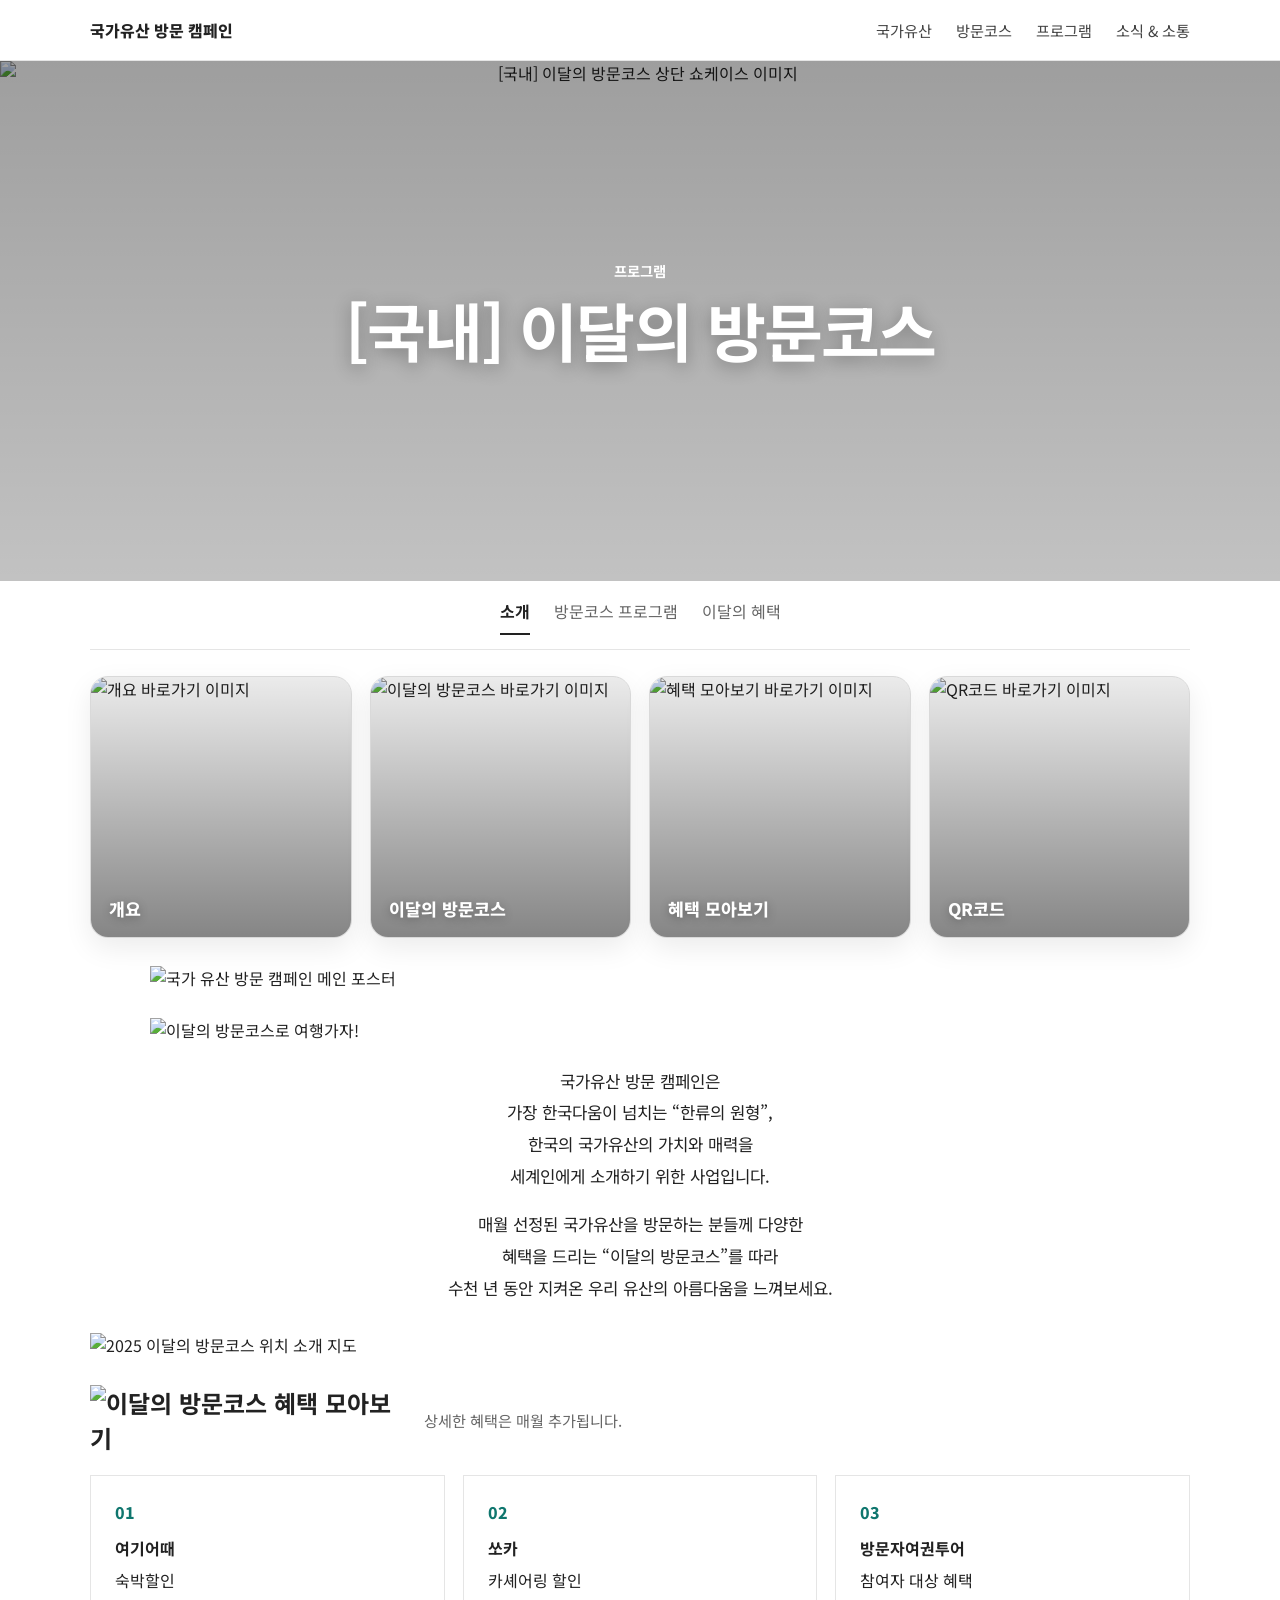
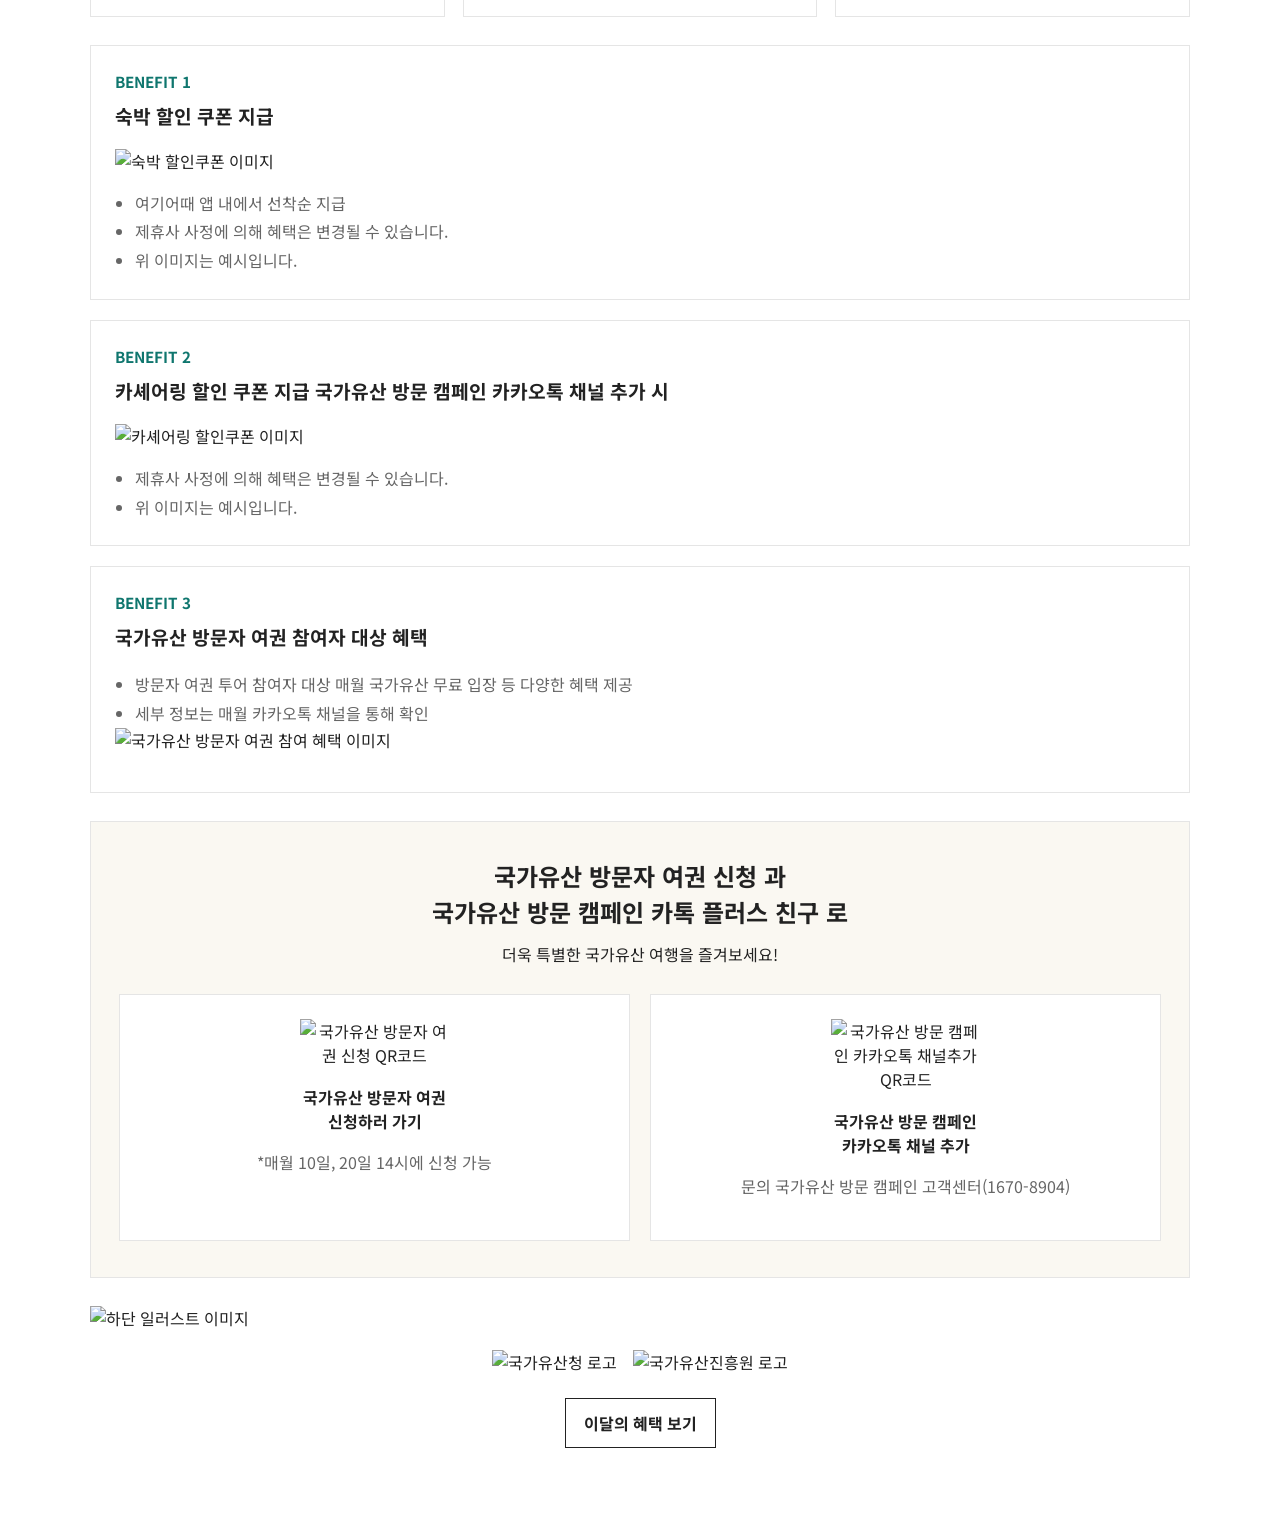
==== index.html @ e30cbe99 "Initial static page" ====
<!DOCTYPE html>
<html lang="ko">
<head>
  <meta charset="UTF-8">
  <meta name="viewport" content="width=device-width, initial-scale=1.0">
  <title>소개 - [국내] 이달의 방문코스</title>
  <link rel="preconnect" href="https://fonts.googleapis.com">
  <link rel="preconnect" href="https://fonts.gstatic.com" crossorigin>
  <link href="https://fonts.googleapis.com/css2?family=Noto+Sans+KR:wght@400;500;700;800&display=swap" rel="stylesheet">
  <link rel="stylesheet" href="./styles.css">
</head>
<body>
  <header class="site-header">
    <div class="inner">
      <div class="brand">국가유산 방문 캠페인</div>
      <nav class="top-nav">
        <a href="#">국가유산</a>
        <a href="#">방문코스</a>
        <a href="#">프로그램</a>
        <a href="#">소식 &amp; 소통</a>
      </nav>
    </div>
  </header>

  <main class="inner page">
    <section class="hero-banner">
      <img
        class="hero-banner-image"
        src="https://www.kh.or.kr/visit/common/getImg.do?key=menu&name=202504/1738727171166.jpg"
        alt="[국내] 이달의 방문코스 상단 쇼케이스 이미지"
      >
      <div class="hero-banner-overlay"></div>
      <div class="breadcrumb hero-breadcrumb">프로그램</div>
      <h1 class="page-title hero-title">[국내] 이달의 방문코스</h1>
    </section>

    <div class="tab-row">
      <a class="is-active" href="#">소개</a>
      <a href="#">방문코스 프로그램</a>
      <a href="#">이달의 혜택</a>
    </div>

    <nav class="quick-links" aria-label="페이지 바로가기">
      <a class="quick-card" href="#section-overview">
        <img
          class="quick-card-image"
          src="https://www.kh.or.kr/visit/resource/www/img/course_introduction_info_img1.png"
          alt="개요 바로가기 이미지"
        >
        <span class="quick-card-label">개요</span>
      </a>
      <a class="quick-card" href="#section-monthly">
        <img
          class="quick-card-image"
          src="https://www.kh.or.kr/visit/resource/www/img/course_introduction_map_img1.png"
          alt="이달의 방문코스 바로가기 이미지"
        >
        <span class="quick-card-label">이달의 방문코스</span>
      </a>
      <a class="quick-card" href="#section-benefits">
        <img
          class="quick-card-image"
          src="https://www.kh.or.kr/visit/resource/www/img/course_introduction_coupon_img1.png"
          alt="혜택 모아보기 바로가기 이미지"
        >
        <span class="quick-card-label">혜택 모아보기</span>
      </a>
      <a class="quick-card" href="#section-qr">
        <img
          class="quick-card-image"
          src="https://www.kh.or.kr/visit/resource/www/img/course_introduction_qr_img1.png"
          alt="QR코드 바로가기 이미지"
        >
        <span class="quick-card-label">QR코드</span>
      </a>
    </nav>

    <section id="section-overview" class="poster-block">
      <img
        class="content-image poster-large"
        src="https://www.kh.or.kr/visit/resource/www/img/course_introduction_info_img1.png"
        alt="국가 유산 방문 캠페인 메인 포스터"
      >
    </section>

    <section class="intro-copy">
      <img
        class="content-image title-banner"
        src="https://www.kh.or.kr/visit/resource/www/img/course_introduction_info_title.png"
        alt="이달의 방문코스로 여행가자!"
      >
      <p>국가유산 방문 캠페인은</p>
      <p>가장 한국다움이 넘치는 “한류의 원형”,</p>
      <p>한국의 국가유산의 가치와 매력을</p>
      <p>세계인에게 소개하기 위한 사업입니다.</p>
      <p class="spacer"></p>
      <p>매월 선정된 국가유산을 방문하는 분들께 다양한</p>
      <p>혜택을 드리는 “이달의 방문코스”를 따라</p>
      <p>수천 년 동안 지켜온 우리 유산의 아름다움을 느껴보세요.</p>
    </section>

    <section id="section-monthly" class="map-block">
      <img
        class="content-image map-image"
        src="https://www.kh.or.kr/visit/resource/www/img/course_introduction_map_img1.png"
        alt="2025 이달의 방문코스 위치 소개 지도"
      >
    </section>

    <section id="section-benefits" class="benefit-overview">
      <h2>
        <img
          class="content-image inline-banner"
          src="https://www.kh.or.kr/visit/resource/www/img/course_introduction_coupon_title.png"
          alt="이달의 방문코스 혜택 모아보기"
        >
        <small>상세한 혜택은 매월 추가됩니다.</small>
      </h2>
      <div class="overview-grid">
        <article>
          <span class="num">01</span>
          <strong>여기어때</strong>
          <p>숙박할인</p>
        </article>
        <article>
          <span class="num">02</span>
          <strong>쏘카</strong>
          <p>카셰어링 할인</p>
        </article>
        <article>
          <span class="num">03</span>
          <strong>방문자여권투어</strong>
          <p>참여자 대상 혜택</p>
        </article>
      </div>
    </section>

    <section class="benefit-detail">
      <article class="benefit-card">
        <h3>BENEFIT 1</h3>
        <h4>숙박 할인 쿠폰 지급</h4>
        <img
          class="content-image coupon-image"
          src="https://www.kh.or.kr/visit/resource/www/img/course_introduction_coupon_img1.png"
          alt="숙박 할인쿠폰 이미지"
        >
        <ul>
          <li>여기어때 앱 내에서 선착순 지급</li>
          <li>제휴사 사정에 의해 혜택은 변경될 수 있습니다.</li>
          <li>위 이미지는 예시입니다.</li>
        </ul>
      </article>

      <article class="benefit-card">
        <h3>BENEFIT 2</h3>
        <h4>카셰어링 할인 쿠폰 지급 국가유산 방문 캠페인 카카오톡 채널 추가 시</h4>
        <img
          class="content-image coupon-image"
          src="https://www.kh.or.kr/visit/resource/www/img/course_introduction_coupon_img2.png"
          alt="카셰어링 할인쿠폰 이미지"
        >
        <ul>
          <li>제휴사 사정에 의해 혜택은 변경될 수 있습니다.</li>
          <li>위 이미지는 예시입니다.</li>
        </ul>
      </article>

      <article class="benefit-card">
        <h3>BENEFIT 3</h3>
        <h4>국가유산 방문자 여권 참여자 대상 혜택</h4>
        <ul>
          <li>방문자 여권 투어 참여자 대상 매월 국가유산 무료 입장 등 다양한 혜택 제공</li>
          <li>세부 정보는 매월 카카오톡 채널을 통해 확인</li>
        </ul>
        <img
          class="content-image passport-image"
          src="https://www.kh.or.kr/visit/resource/www/img/course_introduction_coupon_img3.png"
          alt="국가유산 방문자 여권 참여 혜택 이미지"
        >
      </article>
    </section>

    <section id="section-qr" class="join-block">
      <h2>국가유산 방문자 여권 신청 과<br>국가유산 방문 캠페인 카톡 플러스 친구 로</h2>
      <p>더욱 특별한 국가유산 여행을 즐겨보세요!</p>
      <div class="join-grid">
        <article class="join-card">
          <img
            class="qr-image"
            src="https://www.kh.or.kr/visit/resource/www/img/course_introduction_qr_img1.png"
            alt="국가유산 방문자 여권 신청 QR코드"
          >
          <strong>국가유산 방문자 여권<br>신청하러 가기</strong>
          <p>*매월 10일, 20일 14시에 신청 가능</p>
        </article>
        <article class="join-card">
          <img
            class="qr-image"
            src="https://www.kh.or.kr/visit/resource/www/img/course_introduction_qr_img2.png"
            alt="국가유산 방문 캠페인 카카오톡 채널추가 QR코드"
          >
          <strong>국가유산 방문 캠페인<br>카카오톡 채널 추가</strong>
          <p>문의 국가유산 방문 캠페인 고객센터(1670-8904)</p>
        </article>
      </div>
    </section>

    <section class="footer-logos">
      <img
        class="content-image tree-image"
        src="https://www.kh.or.kr/visit/resource/www/img/course_introduction_f_icon1.png"
        alt="하단 일러스트 이미지"
      >
      <div class="logo-row">
        <img
          class="content-image footer-logo"
          src="https://www.kh.or.kr/visit/resource/www/img/course_introduction_f_icon2.png"
          alt="국가유산청 로고"
        >
        <img
          class="content-image footer-logo"
          src="https://www.kh.or.kr/visit/resource/www/img/course_introduction_f_icon3.png"
          alt="국가유산진흥원 로고"
        >
      </div>
      <a class="benefit-link" href="#">이달의 혜택 보기</a>
    </section>
  </main>
</body>
</html>
---- styles.css ----
:root {
  --bg: #fff;
  --text: #222;
  --muted: #666;
  --line: #e5e5e5;
  --accent: #0f766e;
}

* {
  box-sizing: border-box;
}

body {
  margin: 0;
  color: var(--text);
  font-family: "Noto Sans KR", sans-serif;
  background: var(--bg);
  scroll-behavior: smooth;
}

a {
  color: inherit;
  text-decoration: none;
}

.inner {
  width: min(1100px, calc(100% - 32px));
  margin: 0 auto;
}

.site-header {
  border-bottom: 1px solid var(--line);
  background: #fff;
}

.site-header .inner {
  display: flex;
  align-items: center;
  justify-content: space-between;
  gap: 20px;
  padding: 18px 0;
}

.brand {
  font-weight: 800;
}

.top-nav {
  display: flex;
  gap: 24px;
  color: #444;
  font-size: 0.95rem;
}

.page {
  padding: 0 0 80px;
}

.hero-banner {
  position: relative;
  overflow: hidden;
  display: flex;
  flex-direction: column;
  justify-content: center;
  align-items: center;
  min-height: clamp(360px, 42vw, 520px);
  margin-left: calc(50% - 50vw);
  margin-right: calc(50% - 50vw);
  padding: 40px 24px 56px;
  text-align: center;
}

.hero-banner-image,
.hero-banner-overlay {
  position: absolute;
  inset: 0;
}

.hero-banner-image {
  width: 100%;
  height: 100%;
  object-fit: cover;
}

.hero-banner-overlay {
  background: linear-gradient(rgba(0, 0, 0, 0.38), rgba(0, 0, 0, 0.24));
}

.breadcrumb {
  color: var(--muted);
  font-size: 0.95rem;
}

.hero-breadcrumb,
.hero-title {
  color: #fff;
}

.hero-breadcrumb,
.hero-title {
  position: relative;
  z-index: 1;
}

.hero-breadcrumb {
  margin-bottom: 12px;
  font-size: 0.9rem;
  font-weight: 700;
}

.page-title {
  margin: 10px 0 0;
  font-size: 2rem;
}

.hero-title {
  margin: 0;
  font-size: clamp(2.2rem, 5vw, 4.25rem);
  line-height: 1.15;
  letter-spacing: -0.03em;
  text-shadow: 0 4px 18px rgba(0, 0, 0, 0.32);
}

.tab-row {
  display: flex;
  justify-content: center;
  gap: 24px;
  padding: 18px 0 14px;
  border-bottom: 1px solid var(--line);
}

.tab-row a {
  padding-bottom: 10px;
  color: var(--muted);
}

.tab-row .is-active {
  color: var(--text);
  font-weight: 700;
  border-bottom: 2px solid var(--text);
}

.quick-links {
  display: grid;
  grid-template-columns: repeat(4, minmax(0, 1fr));
  gap: 18px;
  margin-top: 26px;
}

.quick-card {
  position: relative;
  display: block;
  aspect-ratio: 1 / 1;
  overflow: hidden;
  border: 1px solid #d9d9d9;
  border-radius: 18px;
  background: #fff;
  box-shadow: 0 10px 28px rgba(0, 0, 0, 0.08);
  transition: transform 0.2s ease, box-shadow 0.2s ease, border-color 0.2s ease;
}

.quick-card:hover {
  transform: translateY(-4px);
  border-color: #bfcfc9;
  box-shadow: 0 18px 38px rgba(0, 0, 0, 0.12);
}

.quick-card::after {
  position: absolute;
  inset: 0;
  background: linear-gradient(180deg, rgba(0, 0, 0, 0.08), rgba(0, 0, 0, 0.48));
  content: "";
}

.quick-card-image {
  display: block;
  width: 100%;
  height: 100%;
  object-fit: cover;
}

.quick-card-label {
  position: absolute;
  left: 18px;
  right: 18px;
  bottom: 16px;
  z-index: 1;
  color: #fff;
  font-size: 1.08rem;
  font-weight: 800;
  line-height: 1.3;
  text-shadow: 0 2px 10px rgba(0, 0, 0, 0.3);
}

.poster-block,
.map-block,
.benefit-overview,
.benefit-detail,
.join-block,
.footer-logos,
.intro-copy {
  margin-top: 28px;
}

.content-image {
  display: block;
  max-width: 100%;
}

.poster-large,
.title-banner {
  width: 100%;
  max-width: 980px;
  margin: 0 auto;
}

.title-banner {
  margin-bottom: 24px;
}

.intro-copy p {
  margin: 0;
  line-height: 1.9;
  text-align: center;
  font-size: 1.05rem;
}

.intro-copy .spacer {
  height: 16px;
}

.map-image {
  width: 100%;
}

.benefit-overview h2 {
  display: flex;
  align-items: center;
  gap: 14px;
  flex-wrap: wrap;
  margin: 0 0 20px;
}

.inline-banner {
  width: 320px;
}

.benefit-overview small {
  color: var(--muted);
  font-size: 0.95rem;
  font-weight: 400;
}

.overview-grid {
  display: grid;
  grid-template-columns: repeat(3, 1fr);
  gap: 18px;
}

.overview-grid article,
.benefit-card,
.join-card {
  padding: 24px;
  border: 1px solid var(--line);
  background: #fff;
}

.num {
  display: inline-block;
  margin-bottom: 12px;
  color: var(--accent);
  font-weight: 800;
}

.overview-grid strong,
.benefit-card h4,
.join-card strong {
  display: block;
}

.overview-grid p {
  margin: 8px 0 0;
}

.benefit-detail {
  display: grid;
  gap: 20px;
}

.benefit-card h3 {
  margin: 0 0 10px;
  color: var(--accent);
  font-size: 0.95rem;
}

.benefit-card h4 {
  margin: 0 0 18px;
  font-size: 1.2rem;
  line-height: 1.5;
}

.coupon-image,
.passport-image {
  width: auto;
  max-width: 100%;
  margin-bottom: 16px;
}

.benefit-card ul {
  margin: 0;
  padding-left: 20px;
  color: var(--muted);
  line-height: 1.8;
}

.join-block {
  padding: 36px 28px;
  background: #faf8f2;
  border: 1px solid var(--line);
}

.join-block h2 {
  margin: 0;
  text-align: center;
  line-height: 1.5;
}

.join-block > p {
  margin: 12px 0 0;
  text-align: center;
}

.join-grid {
  display: grid;
  grid-template-columns: repeat(2, 1fr);
  gap: 20px;
  margin-top: 28px;
}

.join-card {
  text-align: center;
}

.qr-image {
  display: block;
  width: 150px;
  max-width: 100%;
  margin: 0 auto 18px;
}

.join-card p {
  color: var(--muted);
  line-height: 1.7;
}

.tree-image {
  width: auto;
  max-width: 100%;
  margin: 0 auto;
}

.logo-row {
  display: flex;
  justify-content: center;
  gap: 16px;
  margin-top: 20px;
}

.footer-logo {
  width: auto;
  max-height: 56px;
}

.benefit-link {
  display: block;
  width: fit-content;
  margin: 24px auto 0;
  padding: 12px 18px;
  border: 1px solid #222;
  font-weight: 700;
}

@media (max-width: 768px) {
  .top-nav,
  .tab-row,
  .quick-links,
  .overview-grid,
  .join-grid {
    display: grid;
    grid-template-columns: 1fr;
  }

  .site-header .inner {
    align-items: flex-start;
    flex-direction: column;
  }

  .hero-banner {
    min-height: 280px;
    padding: 28px 18px 36px;
  }
}
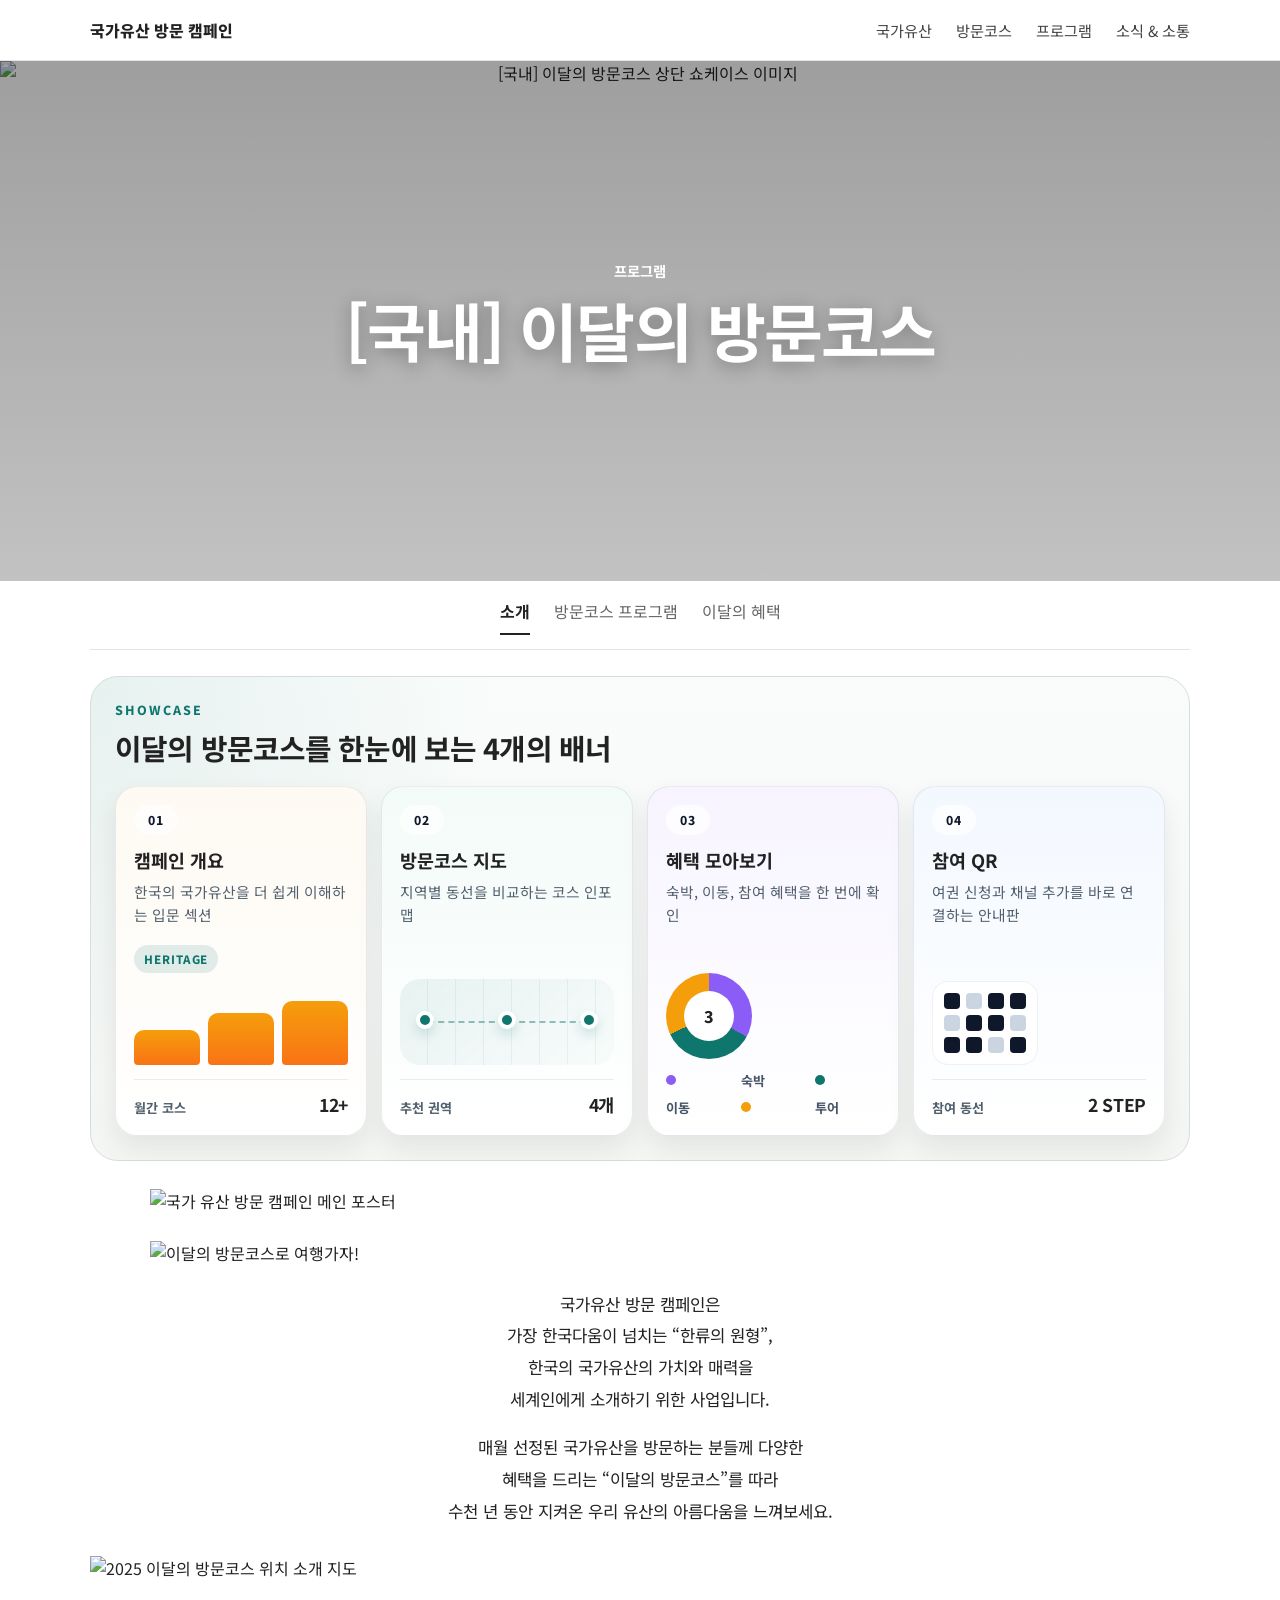
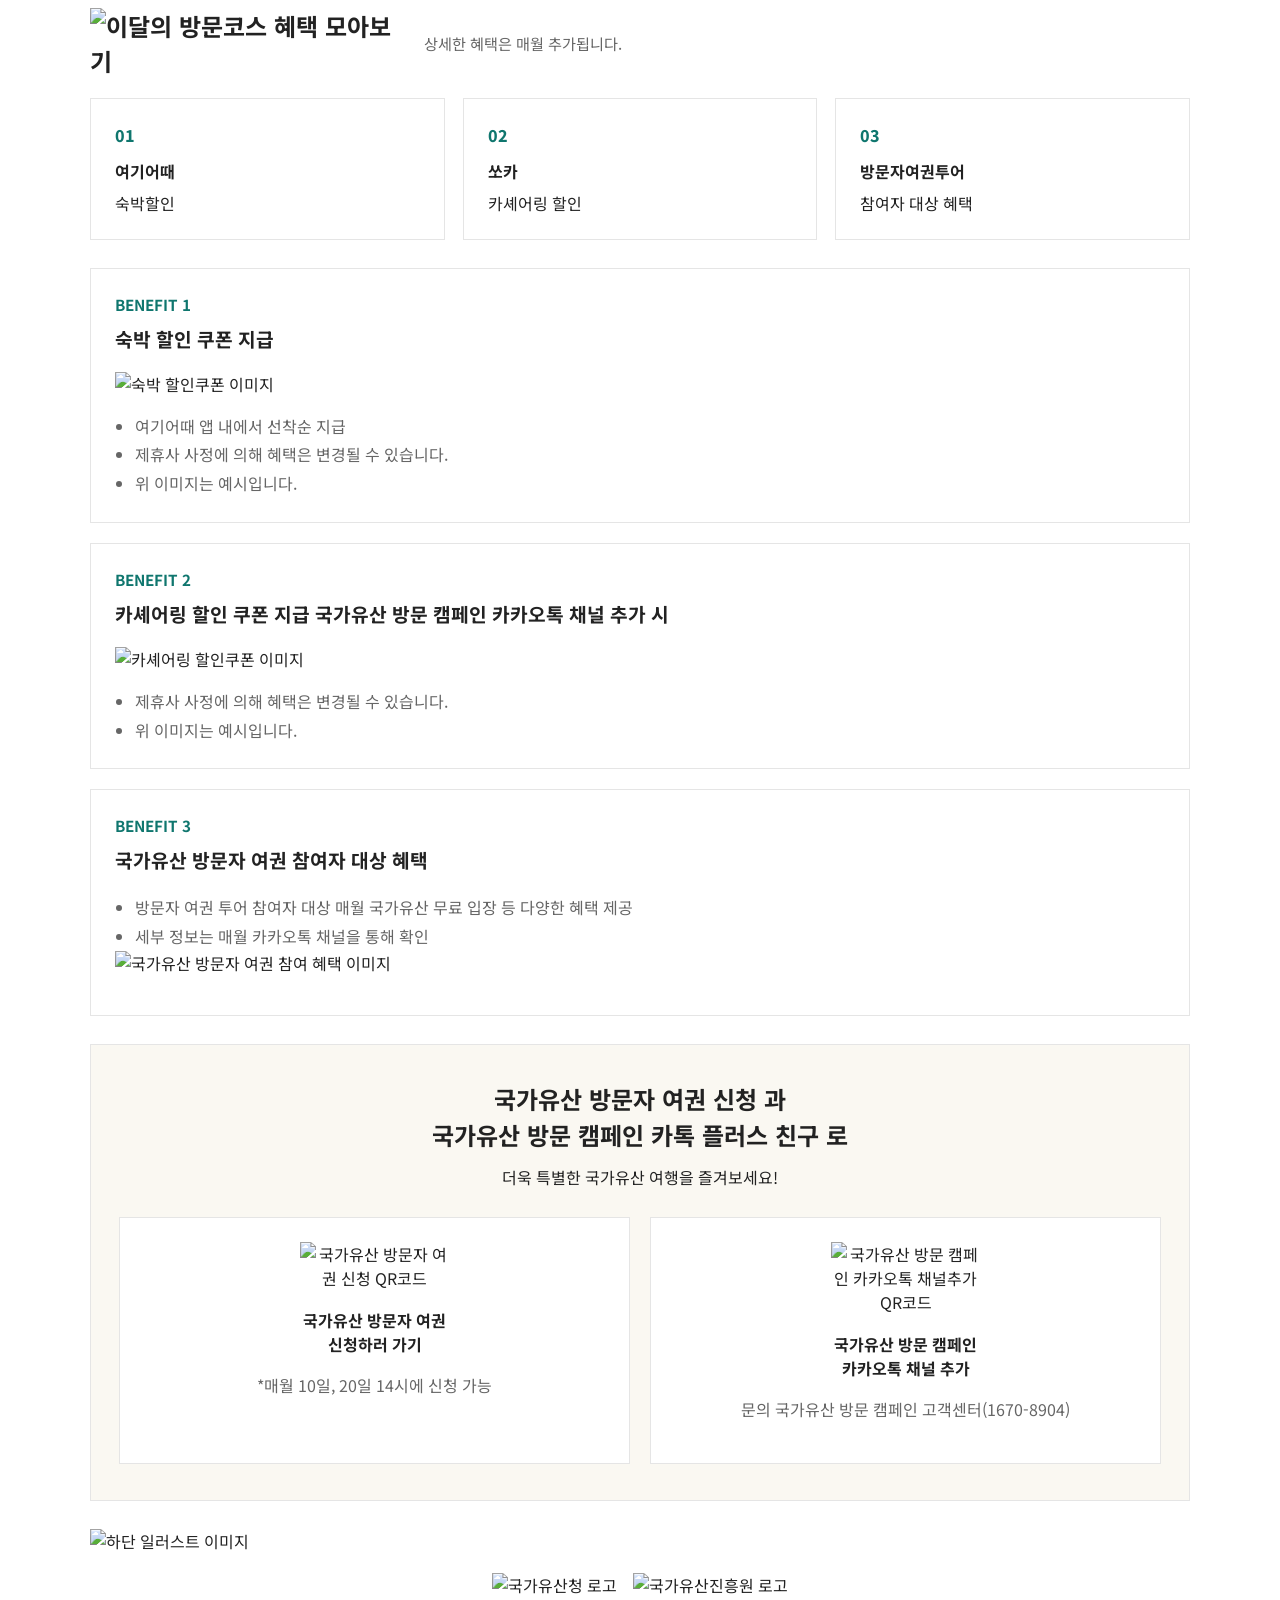
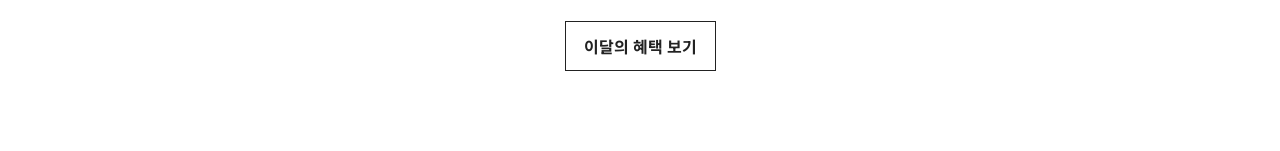
==== commit 0eba4d17: "Refine showcase banners as infographics" ====
--- a/index.html
+++ b/index.html
@@ -40,40 +40,78 @@
       <a href="#">이달의 혜택</a>
     </div>
 
-    <nav class="quick-links" aria-label="페이지 바로가기">
-      <a class="quick-card" href="#section-overview">
-        <img
-          class="quick-card-image"
-          src="https://www.kh.or.kr/visit/resource/www/img/course_introduction_info_img1.png"
-          alt="개요 바로가기 이미지"
-        >
-        <span class="quick-card-label">개요</span>
-      </a>
-      <a class="quick-card" href="#section-monthly">
-        <img
-          class="quick-card-image"
-          src="https://www.kh.or.kr/visit/resource/www/img/course_introduction_map_img1.png"
-          alt="이달의 방문코스 바로가기 이미지"
-        >
-        <span class="quick-card-label">이달의 방문코스</span>
-      </a>
-      <a class="quick-card" href="#section-benefits">
-        <img
-          class="quick-card-image"
-          src="https://www.kh.or.kr/visit/resource/www/img/course_introduction_coupon_img1.png"
-          alt="혜택 모아보기 바로가기 이미지"
-        >
-        <span class="quick-card-label">혜택 모아보기</span>
-      </a>
-      <a class="quick-card" href="#section-qr">
-        <img
-          class="quick-card-image"
-          src="https://www.kh.or.kr/visit/resource/www/img/course_introduction_qr_img1.png"
-          alt="QR코드 바로가기 이미지"
-        >
-        <span class="quick-card-label">QR코드</span>
-      </a>
-    </nav>
+    <section class="showcase-panel" aria-labelledby="showcase-title">
+      <div class="showcase-heading">
+        <p class="showcase-kicker">SHOWCASE</p>
+        <h2 id="showcase-title">이달의 방문코스를 한눈에 보는 4개의 배너</h2>
+      </div>
+      <nav class="quick-links" aria-label="페이지 바로가기">
+        <a class="quick-card quick-card-overview" href="#section-overview">
+          <span class="quick-card-step">01</span>
+          <strong class="quick-card-title">캠페인 개요</strong>
+          <p class="quick-card-copy">한국의 국가유산을 더 쉽게 이해하는 입문 섹션</p>
+          <div class="quick-card-graphic" aria-hidden="true">
+            <span class="metric-pill">HERITAGE</span>
+            <div class="bar-chart">
+              <span style="height: 44%"></span>
+              <span style="height: 66%"></span>
+              <span style="height: 82%"></span>
+            </div>
+            <div class="stat-row">
+              <b>월간 코스</b>
+              <strong>12+</strong>
+            </div>
+          </div>
+        </a>
+        <a class="quick-card quick-card-monthly" href="#section-monthly">
+          <span class="quick-card-step">02</span>
+          <strong class="quick-card-title">방문코스 지도</strong>
+          <p class="quick-card-copy">지역별 동선을 비교하는 코스 인포맵</p>
+          <div class="quick-card-graphic" aria-hidden="true">
+            <div class="route-map">
+              <span></span>
+              <span></span>
+              <span></span>
+            </div>
+            <div class="stat-row">
+              <b>추천 권역</b>
+              <strong>4개</strong>
+            </div>
+          </div>
+        </a>
+        <a class="quick-card quick-card-benefits" href="#section-benefits">
+          <span class="quick-card-step">03</span>
+          <strong class="quick-card-title">혜택 모아보기</strong>
+          <p class="quick-card-copy">숙박, 이동, 참여 혜택을 한 번에 확인</p>
+          <div class="quick-card-graphic" aria-hidden="true">
+            <div class="donut-chart">
+              <span>3</span>
+            </div>
+            <div class="legend-row">
+              <i></i><b>숙박</b>
+              <i></i><b>이동</b>
+              <i></i><b>투어</b>
+            </div>
+          </div>
+        </a>
+        <a class="quick-card quick-card-qr" href="#section-qr">
+          <span class="quick-card-step">04</span>
+          <strong class="quick-card-title">참여 QR</strong>
+          <p class="quick-card-copy">여권 신청과 채널 추가를 바로 연결하는 안내판</p>
+          <div class="quick-card-graphic" aria-hidden="true">
+            <div class="qr-grid">
+              <span></span><span></span><span></span><span></span>
+              <span></span><span></span><span></span><span></span>
+              <span></span><span></span><span></span><span></span>
+            </div>
+            <div class="stat-row">
+              <b>참여 동선</b>
+              <strong>2 STEP</strong>
+            </div>
+          </div>
+        </a>
+      </nav>
+    </section>
 
     <section id="section-overview" class="poster-block">
       <img
--- a/styles.css
+++ b/styles.css
@@ -140,56 +140,262 @@
   border-bottom: 2px solid var(--text);
 }
 
+.showcase-panel {
+  margin-top: 26px;
+  padding: 24px;
+  border: 1px solid #d7ddd9;
+  border-radius: 28px;
+  background:
+    radial-gradient(circle at top left, rgba(15, 118, 110, 0.08), transparent 34%),
+    linear-gradient(180deg, #f9fcfb, #f4f6f3);
+}
+
+.showcase-heading {
+  margin-bottom: 18px;
+}
+
+.showcase-kicker {
+  margin: 0 0 8px;
+  color: var(--accent);
+  font-size: 0.78rem;
+  font-weight: 800;
+  letter-spacing: 0.16em;
+}
+
+.showcase-heading h2 {
+  margin: 0;
+  font-size: clamp(1.3rem, 2.4vw, 1.8rem);
+  letter-spacing: -0.03em;
+}
+
 .quick-links {
   display: grid;
   grid-template-columns: repeat(4, minmax(0, 1fr));
-  gap: 18px;
-  margin-top: 26px;
+  gap: 14px;
 }
 
 .quick-card {
   position: relative;
-  display: block;
-  aspect-ratio: 1 / 1;
+  display: flex;
+  flex-direction: column;
+  min-height: 236px;
+  padding: 18px;
   overflow: hidden;
-  border: 1px solid #d9d9d9;
-  border-radius: 18px;
-  background: #fff;
-  box-shadow: 0 10px 28px rgba(0, 0, 0, 0.08);
+  border: 1px solid rgba(17, 24, 39, 0.08);
+  border-radius: 22px;
+  box-shadow: 0 12px 26px rgba(20, 28, 35, 0.08);
   transition: transform 0.2s ease, box-shadow 0.2s ease, border-color 0.2s ease;
 }
 
 .quick-card:hover {
   transform: translateY(-4px);
-  border-color: #bfcfc9;
-  box-shadow: 0 18px 38px rgba(0, 0, 0, 0.12);
-}
-
-.quick-card::after {
-  position: absolute;
-  inset: 0;
-  background: linear-gradient(180deg, rgba(0, 0, 0, 0.08), rgba(0, 0, 0, 0.48));
-  content: "";
-}
-
-.quick-card-image {
+  border-color: rgba(15, 118, 110, 0.26);
+  box-shadow: 0 18px 38px rgba(20, 28, 35, 0.14);
+}
+
+.quick-card-overview {
+  background: linear-gradient(180deg, #fefaf3, #fff);
+}
+
+.quick-card-monthly {
+  background: linear-gradient(180deg, #f3fbf9, #fff);
+}
+
+.quick-card-benefits {
+  background: linear-gradient(180deg, #f7f4ff, #fff);
+}
+
+.quick-card-qr {
+  background: linear-gradient(180deg, #f3f8ff, #fff);
+}
+
+.quick-card-step {
+  display: inline-flex;
+  align-items: center;
+  justify-content: center;
+  width: fit-content;
+  min-width: 44px;
+  padding: 6px 10px;
+  border-radius: 999px;
+  background: rgba(255, 255, 255, 0.72);
+  color: #0f172a;
+  font-size: 0.76rem;
+  font-weight: 800;
+  letter-spacing: 0.08em;
+}
+
+.quick-card-title {
   display: block;
-  width: 100%;
-  height: 100%;
-  object-fit: cover;
-}
-
-.quick-card-label {
+  margin-top: 14px;
+  font-size: 1.15rem;
+  line-height: 1.3;
+}
+
+.quick-card-copy {
+  margin: 8px 0 0;
+  color: #52606d;
+  font-size: 0.92rem;
+  line-height: 1.55;
+}
+
+.quick-card-graphic {
+  margin-top: auto;
+  padding-top: 18px;
+}
+
+.metric-pill {
+  display: inline-flex;
+  padding: 6px 10px;
+  border-radius: 999px;
+  background: rgba(15, 118, 110, 0.12);
+  color: var(--accent);
+  font-size: 0.72rem;
+  font-weight: 800;
+  letter-spacing: 0.08em;
+}
+
+.bar-chart {
+  display: flex;
+  align-items: end;
+  gap: 8px;
+  height: 78px;
+  margin-top: 14px;
+}
+
+.bar-chart span {
+  flex: 1;
+  border-radius: 10px 10px 4px 4px;
+  background: linear-gradient(180deg, #f59e0b, #f97316);
+}
+
+.route-map {
+  position: relative;
+  height: 86px;
+  border-radius: 20px;
+  background:
+    linear-gradient(135deg, rgba(15, 118, 110, 0.08), rgba(15, 118, 110, 0.02)),
+    repeating-linear-gradient(90deg, transparent 0 27px, rgba(15, 118, 110, 0.08) 27px 28px);
+}
+
+.route-map::before {
   position: absolute;
   left: 18px;
   right: 18px;
-  bottom: 16px;
-  z-index: 1;
-  color: #fff;
-  font-size: 1.08rem;
+  top: 42px;
+  height: 2px;
+  border-top: 2px dashed rgba(15, 118, 110, 0.45);
+  content: "";
+}
+
+.route-map span {
+  position: absolute;
+  top: 32px;
+  width: 18px;
+  height: 18px;
+  border: 4px solid #fff;
+  border-radius: 50%;
+  background: #0f766e;
+  box-shadow: 0 6px 12px rgba(15, 118, 110, 0.18);
+}
+
+.route-map span:nth-child(1) {
+  left: 16px;
+}
+
+.route-map span:nth-child(2) {
+  left: calc(50% - 9px);
+}
+
+.route-map span:nth-child(3) {
+  right: 16px;
+}
+
+.donut-chart {
+  display: grid;
+  place-items: center;
+  width: 86px;
+  height: 86px;
+  margin-bottom: 12px;
+  border-radius: 50%;
+  background: conic-gradient(#8b5cf6 0 33%, #0f766e 33% 68%, #f59e0b 68% 100%);
+}
+
+.donut-chart span {
+  display: grid;
+  place-items: center;
+  width: 50px;
+  height: 50px;
+  border-radius: 50%;
+  background: #fff;
   font-weight: 800;
-  line-height: 1.3;
-  text-shadow: 0 2px 10px rgba(0, 0, 0, 0.3);
+}
+
+.legend-row {
+  display: grid;
+  grid-template-columns: repeat(3, auto);
+  gap: 8px 10px;
+  align-items: center;
+  color: #475467;
+  font-size: 0.82rem;
+}
+
+.legend-row i {
+  width: 10px;
+  height: 10px;
+  border-radius: 50%;
+  background: #8b5cf6;
+}
+
+.legend-row i:nth-of-type(2) {
+  background: #0f766e;
+}
+
+.legend-row i:nth-of-type(3) {
+  background: #f59e0b;
+}
+
+.qr-grid {
+  display: grid;
+  grid-template-columns: repeat(4, 16px);
+  gap: 6px;
+  width: fit-content;
+  padding: 12px;
+  border-radius: 16px;
+  background: #fff;
+  box-shadow: inset 0 0 0 1px rgba(15, 23, 42, 0.06);
+}
+
+.qr-grid span {
+  width: 16px;
+  height: 16px;
+  border-radius: 4px;
+  background: #0f172a;
+}
+
+.qr-grid span:nth-child(2),
+.qr-grid span:nth-child(5),
+.qr-grid span:nth-child(8),
+.qr-grid span:nth-child(11) {
+  background: #cbd5e1;
+}
+
+.stat-row {
+  display: flex;
+  align-items: end;
+  justify-content: space-between;
+  margin-top: 14px;
+  padding-top: 12px;
+  border-top: 1px solid rgba(15, 23, 42, 0.08);
+}
+
+.stat-row b {
+  color: #52606d;
+  font-size: 0.82rem;
+}
+
+.stat-row strong {
+  font-size: 1.1rem;
+  letter-spacing: -0.02em;
 }
 
 .poster-block,
@@ -383,9 +589,9 @@
 @media (max-width: 768px) {
   .top-nav,
   .tab-row,
-  .quick-links,
   .overview-grid,
-  .join-grid {
+  .join-grid,
+  .quick-links {
     display: grid;
     grid-template-columns: 1fr;
   }
@@ -399,4 +605,13 @@
     min-height: 280px;
     padding: 28px 18px 36px;
   }
-}
+
+  .showcase-panel {
+    padding: 20px;
+    border-radius: 22px;
+  }
+
+  .quick-card {
+    min-height: 210px;
+  }
+}
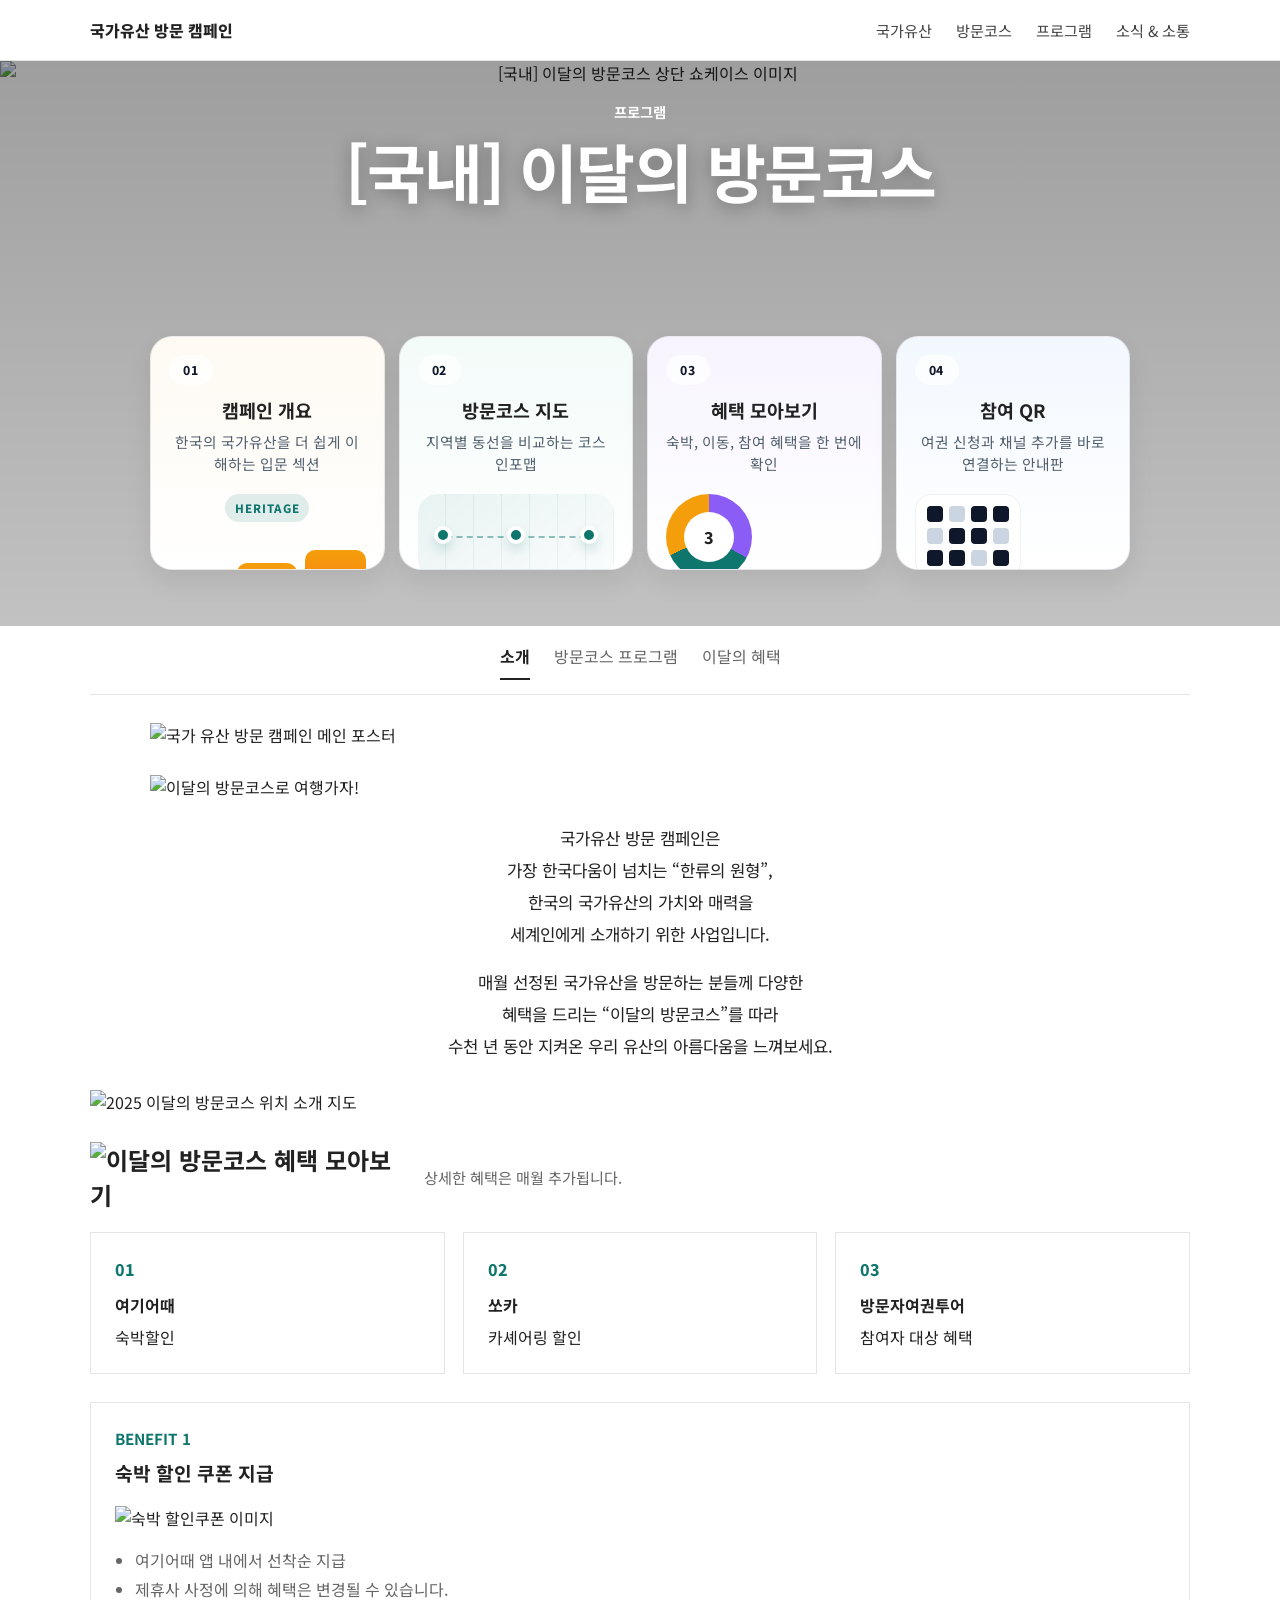
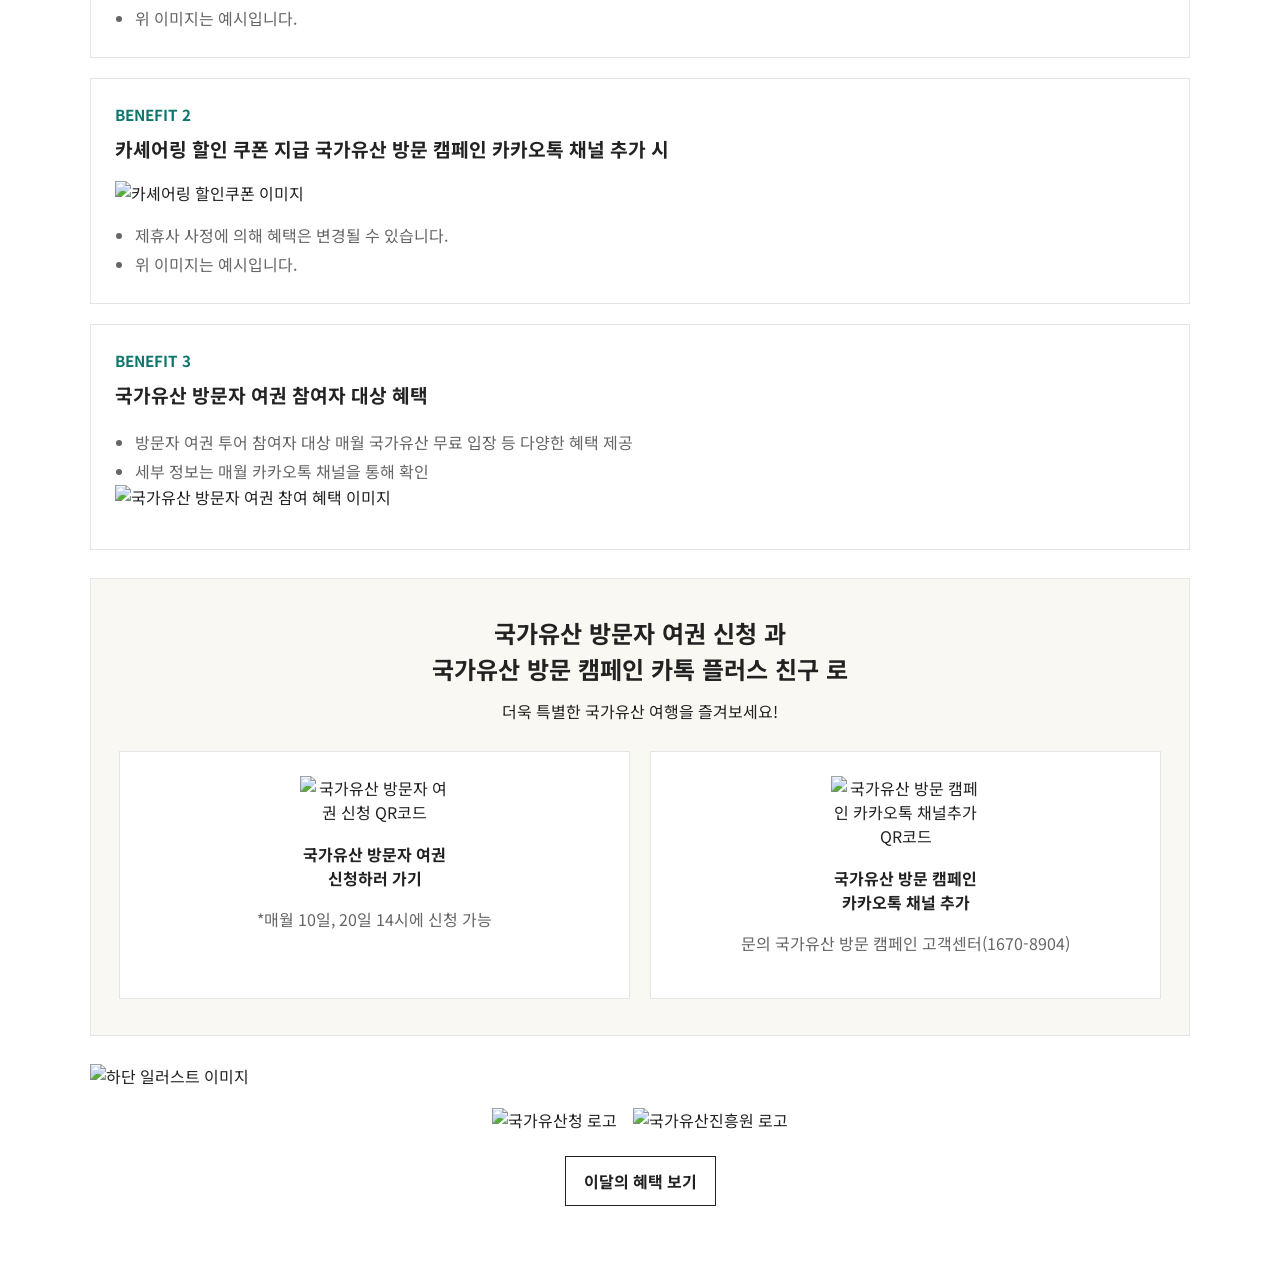
==== commit 675ffefa: "Adjust hero showcase card position" ====
--- a/index.html
+++ b/index.html
@@ -32,6 +32,72 @@
       <div class="hero-banner-overlay"></div>
       <div class="breadcrumb hero-breadcrumb">프로그램</div>
       <h1 class="page-title hero-title">[국내] 이달의 방문코스</h1>
+      <nav class="quick-links hero-quick-links" aria-label="페이지 바로가기">
+        <a class="quick-card quick-card-overview" href="#section-overview">
+          <span class="quick-card-step">01</span>
+          <strong class="quick-card-title">캠페인 개요</strong>
+          <p class="quick-card-copy">한국의 국가유산을 더 쉽게 이해하는 입문 섹션</p>
+          <div class="quick-card-graphic" aria-hidden="true">
+            <span class="metric-pill">HERITAGE</span>
+            <div class="bar-chart">
+              <span style="height: 44%"></span>
+              <span style="height: 66%"></span>
+              <span style="height: 82%"></span>
+            </div>
+            <div class="stat-row">
+              <b>월간 코스</b>
+              <strong>12+</strong>
+            </div>
+          </div>
+        </a>
+        <a class="quick-card quick-card-monthly" href="#section-monthly">
+          <span class="quick-card-step">02</span>
+          <strong class="quick-card-title">방문코스 지도</strong>
+          <p class="quick-card-copy">지역별 동선을 비교하는 코스 인포맵</p>
+          <div class="quick-card-graphic" aria-hidden="true">
+            <div class="route-map">
+              <span></span>
+              <span></span>
+              <span></span>
+            </div>
+            <div class="stat-row">
+              <b>추천 권역</b>
+              <strong>4개</strong>
+            </div>
+          </div>
+        </a>
+        <a class="quick-card quick-card-benefits" href="#section-benefits">
+          <span class="quick-card-step">03</span>
+          <strong class="quick-card-title">혜택 모아보기</strong>
+          <p class="quick-card-copy">숙박, 이동, 참여 혜택을 한 번에 확인</p>
+          <div class="quick-card-graphic" aria-hidden="true">
+            <div class="donut-chart">
+              <span>3</span>
+            </div>
+            <div class="legend-row">
+              <i></i><b>숙박</b>
+              <i></i><b>이동</b>
+              <i></i><b>투어</b>
+            </div>
+          </div>
+        </a>
+        <a class="quick-card quick-card-qr" href="#section-qr">
+          <span class="quick-card-step">04</span>
+          <strong class="quick-card-title">참여 QR</strong>
+          <p class="quick-card-copy">여권 신청과 채널 추가를 바로 연결하는 안내판</p>
+          <div class="quick-card-graphic" aria-hidden="true">
+            <div class="qr-grid">
+              <span></span><span></span><span></span><span></span>
+              <span></span><span></span><span></span><span></span>
+              <span></span><span></span><span></span><span></span>
+            </div>
+            <div class="stat-row">
+              <b>참여 동선</b>
+              <strong>2 STEP</strong>
+            </div>
+          </div>
+        </a>
+      </nav>
     </section>
 
     <div class="tab-row">
@@ -39,79 +105,6 @@
       <a href="#">방문코스 프로그램</a>
       <a href="#">이달의 혜택</a>
     </div>
-
-    <section class="showcase-panel" aria-labelledby="showcase-title">
-      <div class="showcase-heading">
-        <p class="showcase-kicker">SHOWCASE</p>
-        <h2 id="showcase-title">이달의 방문코스를 한눈에 보는 4개의 배너</h2>
-      </div>
-      <nav class="quick-links" aria-label="페이지 바로가기">
-        <a class="quick-card quick-card-overview" href="#section-overview">
-          <span class="quick-card-step">01</span>
-          <strong class="quick-card-title">캠페인 개요</strong>
-          <p class="quick-card-copy">한국의 국가유산을 더 쉽게 이해하는 입문 섹션</p>
-          <div class="quick-card-graphic" aria-hidden="true">
-            <span class="metric-pill">HERITAGE</span>
-            <div class="bar-chart">
-              <span style="height: 44%"></span>
-              <span style="height: 66%"></span>
-              <span style="height: 82%"></span>
-            </div>
-            <div class="stat-row">
-              <b>월간 코스</b>
-              <strong>12+</strong>
-            </div>
-          </div>
-        </a>
-        <a class="quick-card quick-card-monthly" href="#section-monthly">
-          <span class="quick-card-step">02</span>
-          <strong class="quick-card-title">방문코스 지도</strong>
-          <p class="quick-card-copy">지역별 동선을 비교하는 코스 인포맵</p>
-          <div class="quick-card-graphic" aria-hidden="true">
-            <div class="route-map">
-              <span></span>
-              <span></span>
-              <span></span>
-            </div>
-            <div class="stat-row">
-              <b>추천 권역</b>
-              <strong>4개</strong>
-            </div>
-          </div>
-        </a>
-        <a class="quick-card quick-card-benefits" href="#section-benefits">
-          <span class="quick-card-step">03</span>
-          <strong class="quick-card-title">혜택 모아보기</strong>
-          <p class="quick-card-copy">숙박, 이동, 참여 혜택을 한 번에 확인</p>
-          <div class="quick-card-graphic" aria-hidden="true">
-            <div class="donut-chart">
-              <span>3</span>
-            </div>
-            <div class="legend-row">
-              <i></i><b>숙박</b>
-              <i></i><b>이동</b>
-              <i></i><b>투어</b>
-            </div>
-          </div>
-        </a>
-        <a class="quick-card quick-card-qr" href="#section-qr">
-          <span class="quick-card-step">04</span>
-          <strong class="quick-card-title">참여 QR</strong>
-          <p class="quick-card-copy">여권 신청과 채널 추가를 바로 연결하는 안내판</p>
-          <div class="quick-card-graphic" aria-hidden="true">
-            <div class="qr-grid">
-              <span></span><span></span><span></span><span></span>
-              <span></span><span></span><span></span><span></span>
-              <span></span><span></span><span></span><span></span>
-            </div>
-            <div class="stat-row">
-              <b>참여 동선</b>
-              <strong>2 STEP</strong>
-            </div>
-          </div>
-        </a>
-      </nav>
-    </section>
 
     <section id="section-overview" class="poster-block">
       <img
--- a/styles.css
+++ b/styles.css
@@ -140,45 +140,25 @@
   border-bottom: 2px solid var(--text);
 }
 
-.showcase-panel {
-  margin-top: 26px;
-  padding: 24px;
-  border: 1px solid #d7ddd9;
-  border-radius: 28px;
-  background:
-    radial-gradient(circle at top left, rgba(15, 118, 110, 0.08), transparent 34%),
-    linear-gradient(180deg, #f9fcfb, #f4f6f3);
-}
-
-.showcase-heading {
-  margin-bottom: 18px;
-}
-
-.showcase-kicker {
-  margin: 0 0 8px;
-  color: var(--accent);
-  font-size: 0.78rem;
-  font-weight: 800;
-  letter-spacing: 0.16em;
-}
-
-.showcase-heading h2 {
-  margin: 0;
-  font-size: clamp(1.3rem, 2.4vw, 1.8rem);
-  letter-spacing: -0.03em;
-}
-
 .quick-links {
   display: grid;
   grid-template-columns: repeat(4, minmax(0, 1fr));
   gap: 14px;
 }
 
+.hero-quick-links {
+  position: relative;
+  z-index: 1;
+  width: min(980px, 100%);
+  margin-top: 128px;
+}
+
 .quick-card {
   position: relative;
   display: flex;
   flex-direction: column;
-  min-height: 236px;
+  aspect-ratio: 1 / 1;
+  min-height: 0;
   padding: 18px;
   overflow: hidden;
   border: 1px solid rgba(17, 24, 39, 0.08);
@@ -606,12 +586,11 @@
     padding: 28px 18px 36px;
   }
 
-  .showcase-panel {
-    padding: 20px;
-    border-radius: 22px;
+  .hero-quick-links {
+    margin-top: 120px;
   }
 
   .quick-card {
-    min-height: 210px;
+    min-height: 0;
   }
 }
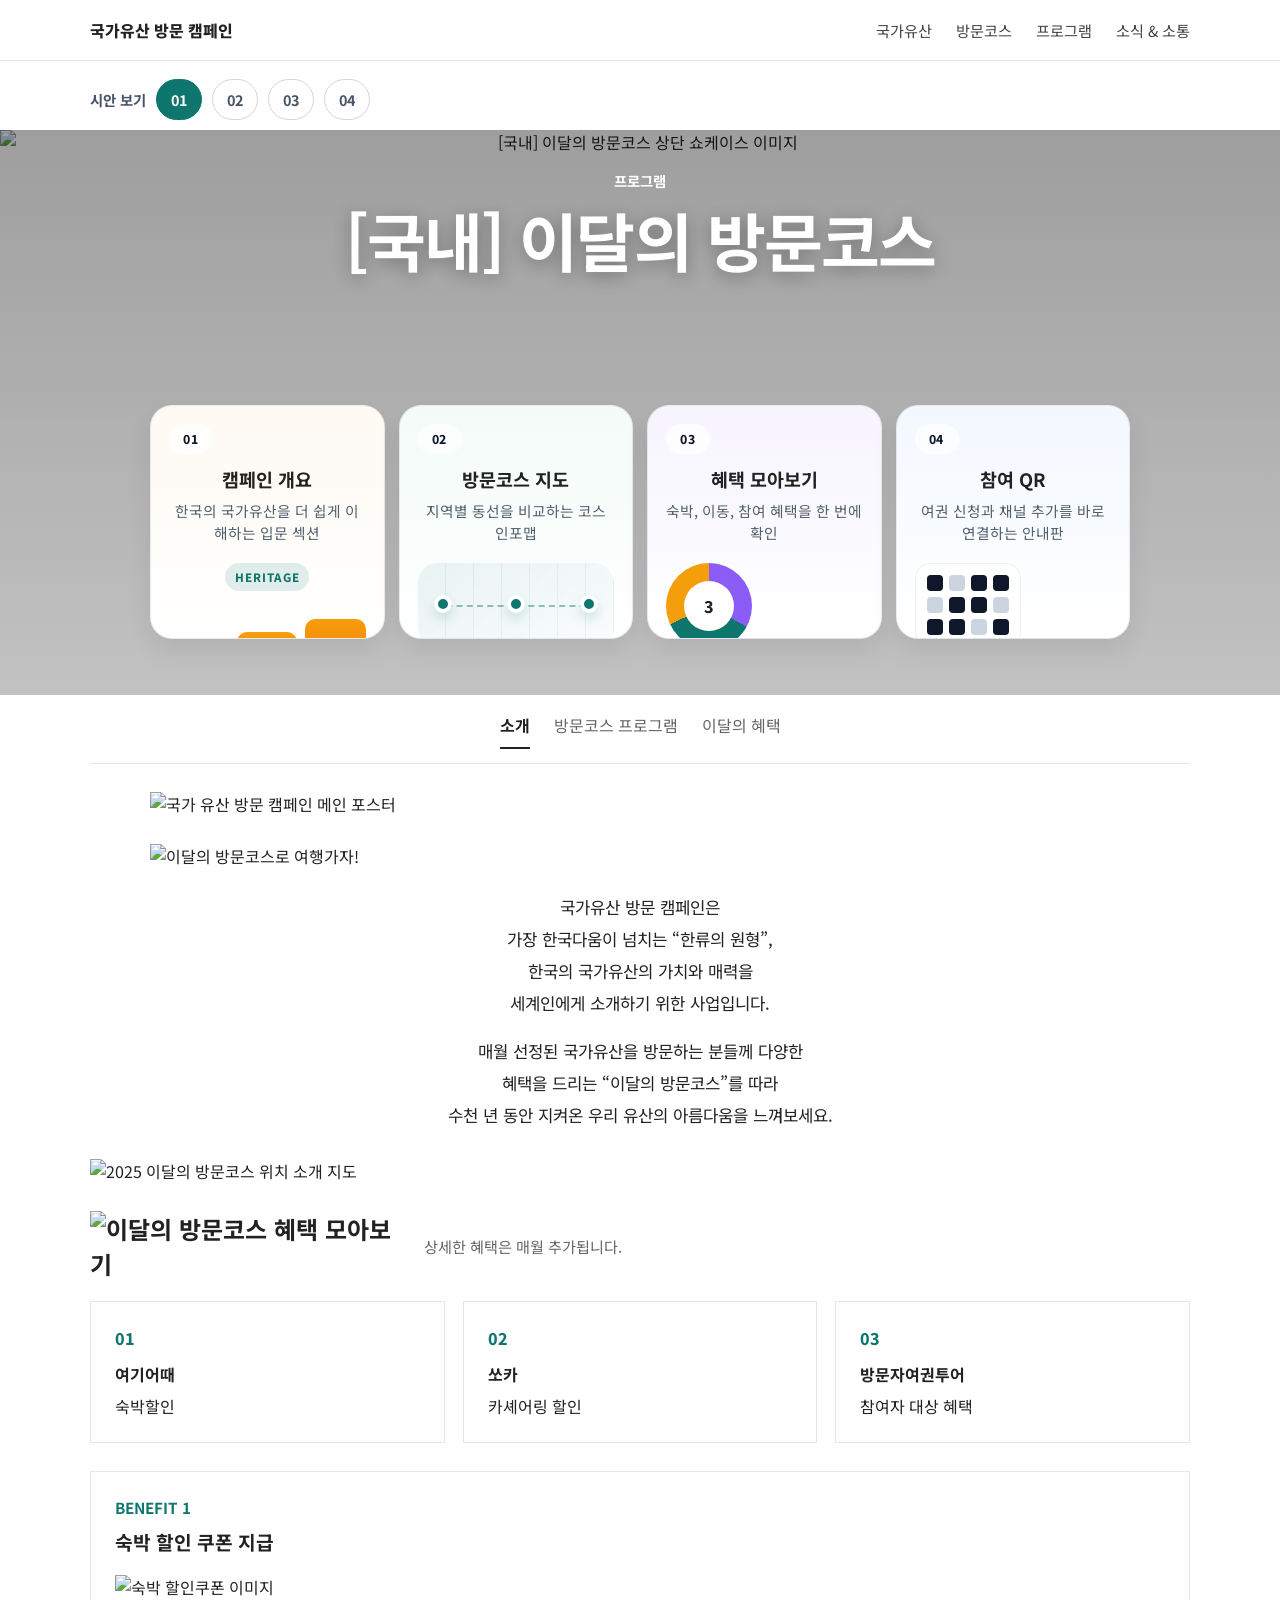
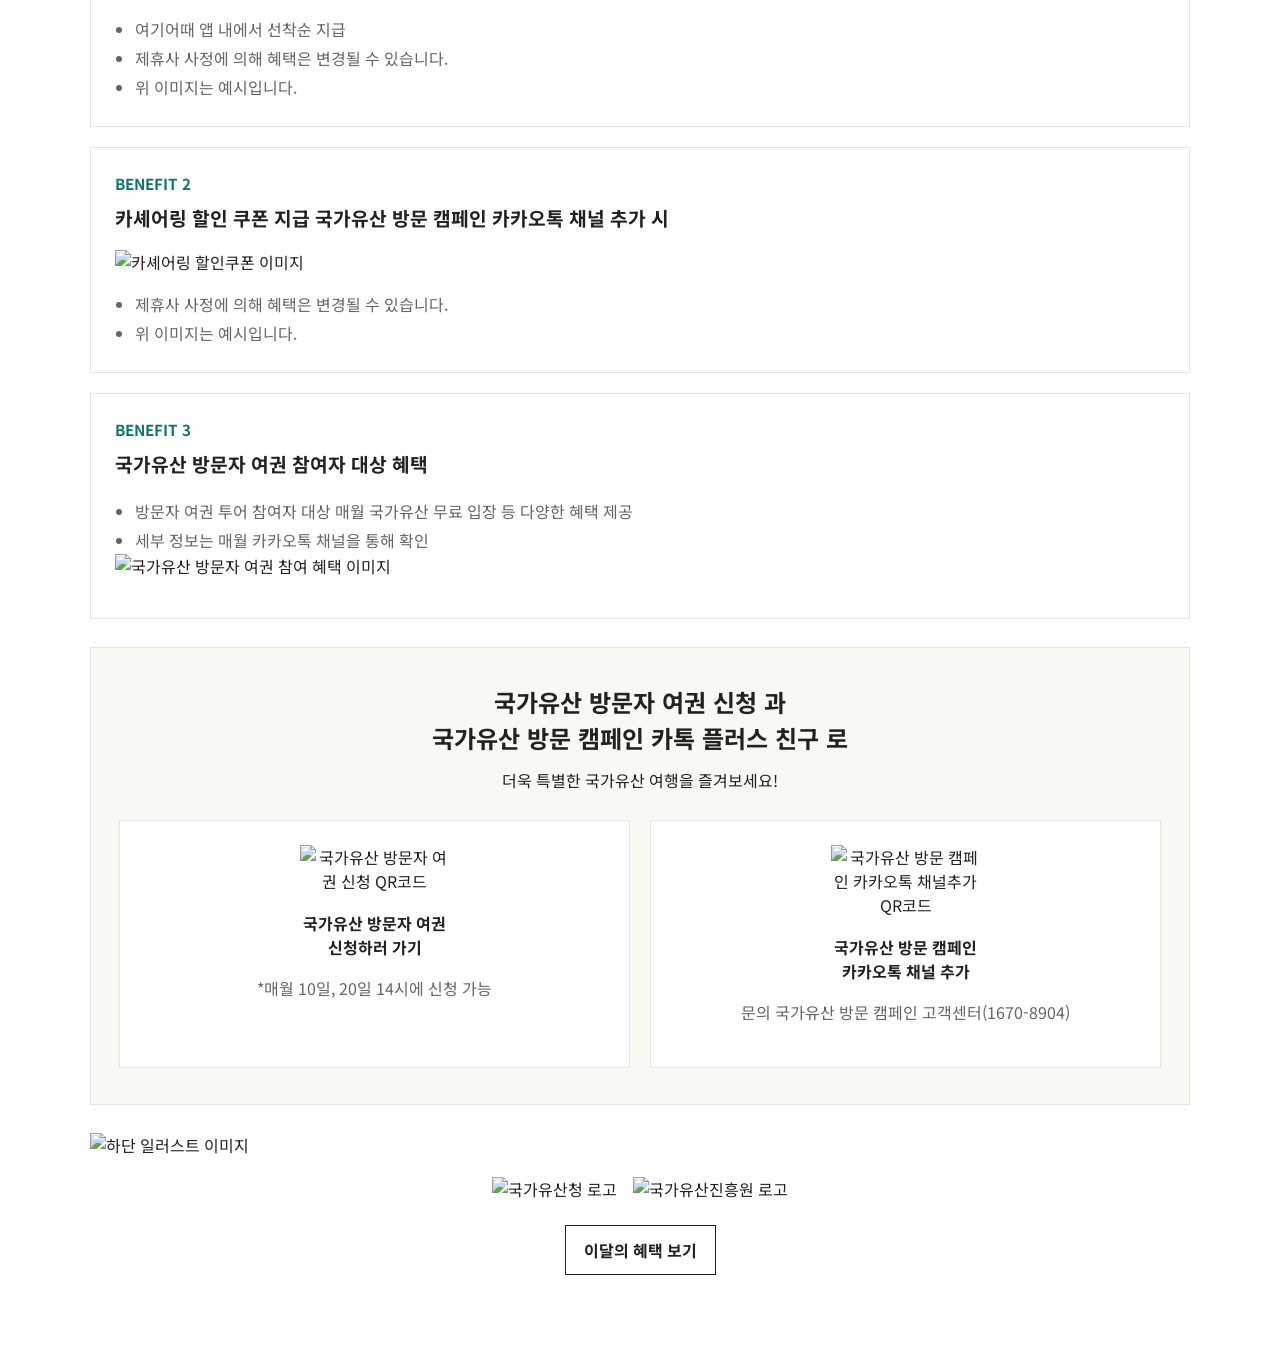
==== commit f19092e2: "Bust stylesheet cache for Pages" ====
--- a/index.html
+++ b/index.html
@@ -7,9 +7,9 @@
   <link rel="preconnect" href="https://fonts.googleapis.com">
   <link rel="preconnect" href="https://fonts.gstatic.com" crossorigin>
   <link href="https://fonts.googleapis.com/css2?family=Noto+Sans+KR:wght@400;500;700;800&display=swap" rel="stylesheet">
-  <link rel="stylesheet" href="./styles.css">
+  <link rel="stylesheet" href="./styles.css?v=20260403-1">
 </head>
-<body>
+<body class="variant-01">
   <header class="site-header">
     <div class="inner">
       <div class="brand">국가유산 방문 캠페인</div>
@@ -23,6 +23,13 @@
   </header>
 
   <main class="inner page">
+    <nav class="page-switcher" aria-label="시안 페이지 전환">
+      <span class="page-switcher-label">시안 보기</span>
+      <a class="is-current" href="./index.html">01</a>
+      <a href="./page2.html">02</a>
+      <a href="./page3.html">03</a>
+      <a href="./page4.html">04</a>
+    </nav>
     <section class="hero-banner">
       <img
         class="hero-banner-image"
--- a/styles.css
+++ b/styles.css
@@ -54,6 +54,36 @@
 
 .page {
   padding: 0 0 80px;
+}
+
+.page-switcher {
+  display: flex;
+  flex-wrap: wrap;
+  gap: 10px;
+  align-items: center;
+  margin: 18px 0 10px;
+}
+
+.page-switcher-label {
+  color: #475467;
+  font-size: 0.9rem;
+  font-weight: 700;
+}
+
+.page-switcher a {
+  padding: 9px 14px;
+  border: 1px solid #d0d5dd;
+  border-radius: 999px;
+  background: #fff;
+  color: #475467;
+  font-size: 0.9rem;
+  font-weight: 700;
+}
+
+.page-switcher a.is-current {
+  border-color: var(--accent);
+  background: var(--accent);
+  color: #fff;
 }
 
 .hero-banner {
@@ -86,6 +116,54 @@
   background: linear-gradient(rgba(0, 0, 0, 0.38), rgba(0, 0, 0, 0.24));
 }
 
+body.variant-02 .hero-banner-overlay {
+  background: linear-gradient(rgba(7, 59, 76, 0.62), rgba(7, 59, 76, 0.24));
+}
+
+body.variant-02 .hero-banner {
+  min-height: auto;
+  margin-left: 0;
+  margin-right: 0;
+  padding: 32px 0 72px;
+  align-items: stretch;
+  background: transparent;
+}
+
+body.variant-02 .hero-breadcrumb,
+body.variant-02 .hero-title {
+  color: #111827;
+  text-shadow: none;
+}
+
+body.variant-03 .hero-banner-overlay {
+  background: linear-gradient(rgba(58, 28, 113, 0.5), rgba(20, 24, 82, 0.2));
+}
+
+body.variant-03 .hero-banner {
+  align-items: stretch;
+  padding-bottom: 72px;
+}
+
+body.variant-04 .hero-banner-overlay {
+  background: linear-gradient(rgba(120, 53, 15, 0.42), rgba(20, 83, 45, 0.22));
+}
+
+body.variant-04 .hero-banner {
+  align-items: stretch;
+  min-height: auto;
+  margin-left: 0;
+  margin-right: 0;
+  padding: 32px 0 72px;
+  padding-bottom: 72px;
+  background: transparent;
+}
+
+body.variant-04 .hero-breadcrumb,
+body.variant-04 .hero-title {
+  color: #111827;
+  text-shadow: none;
+}
+
 .breadcrumb {
   color: var(--muted);
   font-size: 0.95rem;
@@ -151,6 +229,391 @@
   z-index: 1;
   width: min(980px, 100%);
   margin-top: 128px;
+}
+
+.rolling-showcase {
+  position: relative;
+  z-index: 1;
+  width: min(1240px, 100%);
+  height: min(31vw, 430px);
+  min-height: 340px;
+  margin-top: 52px;
+}
+
+.rolling-showcase-horizontal {
+  display: grid;
+  grid-template-columns: minmax(300px, 0.72fr) minmax(0, 1.48fr);
+  gap: 20px;
+  align-items: stretch;
+  padding: 26px 30px;
+  border-radius: 28px;
+  background: linear-gradient(90deg, rgba(252, 237, 242, 0.96), rgba(234, 243, 255, 0.9));
+  box-shadow: 0 28px 60px rgba(5, 26, 46, 0.2);
+}
+
+.rolling-copy-stage {
+  position: relative;
+  min-height: 100%;
+  overflow: hidden;
+  border-radius: 24px;
+  background: transparent;
+}
+
+.rolling-copy-card {
+  position: absolute;
+  inset: 0;
+  display: flex;
+  flex-direction: column;
+  justify-content: center;
+  padding: 10px 6px 10px 0;
+  color: #111827;
+  text-align: left;
+  opacity: 0;
+  transform: translateX(44px);
+  animation: rolling-copy-swap 16s infinite;
+  cursor: pointer;
+}
+
+.rolling-copy-card:nth-child(2) {
+  animation-delay: 4s;
+}
+
+.rolling-copy-card:nth-child(3) {
+  animation-delay: 8s;
+}
+
+.rolling-copy-card:nth-child(4) {
+  animation-delay: 12s;
+}
+
+.rolling-copy-card h2 {
+  margin: 0 0 16px;
+  font-size: clamp(2rem, 3.6vw, 3.4rem);
+  line-height: 1.05;
+  letter-spacing: -0.04em;
+}
+
+.rolling-copy-card p {
+  margin: 0;
+  font-size: 1rem;
+  line-height: 1.6;
+}
+
+.rolling-copy-card strong {
+  margin-top: 14px;
+  color: #667085;
+  font-size: 1rem;
+}
+
+.rolling-eyebrow {
+  margin-bottom: 18px;
+  color: #f43f5e;
+  font-size: 0.92rem;
+  font-weight: 800;
+  letter-spacing: 0.08em;
+}
+
+.rolling-visual-stage {
+  min-height: 100%;
+  overflow: hidden;
+  border-radius: 24px;
+}
+
+.rolling-visual-track {
+  display: flex;
+  width: 400%;
+  height: 100%;
+  animation: rolling-visual-track 16s infinite;
+}
+
+.rolling-visual-frame {
+  display: grid;
+  grid-template-columns: minmax(0, 1.5fr) minmax(180px, 0.5fr);
+  gap: 18px;
+  width: 25%;
+  min-width: 25%;
+  cursor: pointer;
+}
+
+.frame-main,
+.frame-side {
+  display: flex;
+  flex-direction: column;
+  justify-content: center;
+  border-radius: 24px;
+  overflow: hidden;
+  background: rgba(255, 255, 255, 0.86);
+  box-shadow: inset 0 0 0 1px rgba(15, 23, 42, 0.05);
+}
+
+.frame-main {
+  padding: 28px;
+}
+
+.frame-side {
+  padding: 24px;
+}
+
+.frame-main-infographic {
+  min-height: 320px;
+  background: linear-gradient(180deg, rgba(255, 255, 255, 0.98), rgba(248, 250, 252, 0.94));
+}
+
+.frame-main-image {
+  padding: 0;
+  background: #fff;
+}
+
+.frame-main-image img {
+  display: block;
+  width: 100%;
+  height: 100%;
+  min-height: 320px;
+  object-fit: cover;
+}
+
+.info-board,
+.route-dashboard,
+.benefit-dashboard,
+.qr-dashboard {
+  display: flex;
+  flex-direction: column;
+  justify-content: center;
+  width: 100%;
+  height: 100%;
+  min-height: 264px;
+  border-radius: 18px;
+}
+
+.info-board {
+  padding: 20px;
+  background: linear-gradient(135deg, rgba(255, 247, 237, 0.96), rgba(255, 255, 255, 0.92));
+}
+
+.info-board-header {
+  display: flex;
+  align-items: center;
+  justify-content: space-between;
+  gap: 14px;
+}
+
+.info-board-header strong {
+  font-size: 1.15rem;
+  letter-spacing: 0.08em;
+}
+
+.info-tiles {
+  display: grid;
+  grid-template-columns: repeat(4, 1fr);
+  gap: 12px;
+  margin: 18px 0 20px;
+}
+
+.info-tiles span {
+  aspect-ratio: 1 / 1;
+  border-radius: 16px;
+  background: linear-gradient(135deg, rgba(245, 158, 11, 0.2), rgba(15, 118, 110, 0.18));
+}
+
+.bar-chart-wide {
+  height: 150px;
+}
+
+.route-dashboard {
+  padding: 18px;
+  gap: 18px;
+  background: linear-gradient(135deg, rgba(236, 253, 245, 0.96), rgba(239, 246, 255, 0.94));
+}
+
+.route-dots {
+  display: flex;
+  gap: 12px;
+  justify-content: center;
+}
+
+.route-dots span {
+  width: 14px;
+  height: 14px;
+  border-radius: 50%;
+  background: #0f766e;
+  box-shadow: 0 4px 10px rgba(15, 118, 110, 0.22);
+}
+
+.benefit-dashboard {
+  align-items: center;
+  padding: 20px;
+  background: linear-gradient(135deg, rgba(250, 245, 255, 0.96), rgba(255, 247, 237, 0.92));
+}
+
+.qr-dashboard {
+  display: grid;
+  place-items: center;
+  padding: 20px;
+  background: linear-gradient(135deg, rgba(239, 246, 255, 0.96), rgba(255, 255, 255, 0.92));
+}
+
+.mini-grid {
+  display: grid;
+  grid-template-columns: repeat(2, 1fr);
+  gap: 10px;
+  margin-top: 18px;
+}
+
+.mini-grid span {
+  aspect-ratio: 1 / 1;
+  border-radius: 16px;
+  background: linear-gradient(135deg, rgba(15, 118, 110, 0.14), rgba(245, 158, 11, 0.18));
+}
+
+.frame-side-overview .bar-chart {
+  height: 180px;
+}
+
+.route-stack {
+  display: grid;
+  gap: 12px;
+}
+
+.route-stack span {
+  height: 52px;
+  border-radius: 16px;
+  background: linear-gradient(90deg, rgba(14, 165, 233, 0.14), rgba(15, 118, 110, 0.16));
+}
+
+.donut-chart-large {
+  width: 150px;
+  height: 150px;
+  margin: 0 auto 18px;
+}
+
+.donut-chart-large span {
+  width: 86px;
+  height: 86px;
+  font-size: 1.4rem;
+}
+
+.legend-row-wide {
+  justify-content: center;
+}
+
+.benefit-ticket {
+  padding: 26px 22px;
+  border-radius: 24px;
+  background: linear-gradient(135deg, #ff5a5f, #ef4444);
+  color: #fff;
+  text-align: left;
+}
+
+.benefit-ticket em {
+  display: block;
+  font-style: normal;
+  font-size: 0.86rem;
+  font-weight: 700;
+  letter-spacing: 0.08em;
+}
+
+.benefit-ticket strong {
+  display: block;
+  margin-top: 10px;
+  font-size: clamp(2rem, 3vw, 3rem);
+  line-height: 1;
+}
+
+.qr-grid-large {
+  grid-template-columns: repeat(6, 22px);
+  gap: 8px;
+  padding: 18px;
+  margin: 0 auto;
+}
+
+.qr-grid-large span {
+  width: 22px;
+  height: 22px;
+}
+
+.step-board {
+  display: grid;
+  gap: 12px;
+}
+
+.step-board span {
+  display: grid;
+  place-items: center;
+  height: 74px;
+  border-radius: 18px;
+  background: linear-gradient(135deg, rgba(59, 130, 246, 0.15), rgba(99, 102, 241, 0.14));
+  color: #1d4ed8;
+  font-size: 1rem;
+  font-weight: 800;
+}
+
+.visual-theme-overview .frame-main {
+  background: rgba(255, 250, 240, 0.92);
+}
+
+.visual-theme-map .frame-main {
+  background: rgba(240, 253, 250, 0.92);
+}
+
+.visual-theme-benefit .frame-main {
+  background: rgba(250, 245, 255, 0.92);
+}
+
+.visual-theme-qr .frame-main {
+  background: rgba(239, 246, 255, 0.92);
+}
+
+@keyframes rolling-copy-swap {
+  0% {
+    opacity: 0;
+    transform: translateX(44px);
+  }
+
+  4% {
+    opacity: 1;
+    transform: translateX(0);
+  }
+
+  21% {
+    opacity: 1;
+    transform: translateX(0);
+  }
+
+  25% {
+    opacity: 0;
+    transform: translateX(-32px);
+  }
+
+  100% {
+    opacity: 0;
+    transform: translateX(-32px);
+  }
+}
+
+@keyframes rolling-visual-track {
+  0%,
+  21% {
+    transform: translateX(0%);
+  }
+
+  25%,
+  46% {
+    transform: translateX(-25%);
+  }
+
+  50%,
+  71% {
+    transform: translateX(-50%);
+  }
+
+  75%,
+  96% {
+    transform: translateX(-75%);
+  }
+
+  100% {
+    transform: translateX(0%);
+  }
 }
 
 .quick-card {
@@ -187,6 +650,330 @@
 
 .quick-card-qr {
   background: linear-gradient(180deg, #f3f8ff, #fff);
+}
+
+body.variant-02 .quick-card-overview {
+  background: linear-gradient(180deg, #ecfeff, #fff);
+}
+
+body.variant-02 .quick-card-monthly {
+  background: linear-gradient(180deg, #eff6ff, #fff);
+}
+
+body.variant-02 .quick-card-benefits {
+  background: linear-gradient(180deg, #f0fdf4, #fff);
+}
+
+body.variant-02 .quick-card-qr {
+  background: linear-gradient(180deg, #f8fafc, #fff);
+}
+
+body.variant-03 .quick-card-overview {
+  background: linear-gradient(180deg, #fff1f2, #fff);
+}
+
+body.variant-03 .quick-card-monthly {
+  background: linear-gradient(180deg, #faf5ff, #fff);
+}
+
+body.variant-03 .quick-card-benefits {
+  background: linear-gradient(180deg, #fef3c7, #fff);
+}
+
+body.variant-03 .quick-card-qr {
+  background: linear-gradient(180deg, #eef2ff, #fff);
+}
+
+.hero-slider-showcase {
+  --hero-slider-offset: 160px;
+  position: relative;
+  z-index: 1;
+  width: min(1320px, calc(100% + 120px));
+  margin-top: 72px;
+  margin-left: calc(50% - 50vw);
+  margin-right: calc(50% - 50vw);
+  overflow: hidden;
+}
+
+.hero-slider-track {
+  display: flex;
+  gap: 22px;
+  width: max-content;
+  padding: 0;
+  animation: hero-slider-marquee 24s linear infinite;
+}
+
+.hero-slider-card {
+  display: flex;
+  flex-direction: column;
+  width: 240px;
+  min-width: 240px;
+  min-height: 360px;
+  padding: 18px;
+  border-radius: 22px;
+  box-shadow: 0 18px 34px rgba(8, 15, 39, 0.18);
+  backdrop-filter: blur(6px);
+}
+
+.hero-slider-card:nth-child(4n + 1) {
+  transform: translateY(10px);
+}
+
+.hero-slider-card:nth-child(4n + 2) {
+  transform: translateY(0);
+}
+
+.hero-slider-card:nth-child(4n + 3) {
+  transform: translateY(-8px);
+}
+
+.hero-slider-card:nth-child(4n + 4) {
+  transform: translateY(6px);
+}
+
+.hero-slider-visual {
+  display: grid;
+  place-items: center;
+  flex: 1;
+  margin-top: 18px;
+  border-radius: 18px;
+  background: rgba(255, 255, 255, 0.88);
+}
+
+.hero-slider-barset {
+  display: flex;
+  align-items: end;
+  gap: 10px;
+  height: 150px;
+}
+
+.hero-slider-barset span {
+  width: 34px;
+  border-radius: 12px 12px 4px 4px;
+  background: linear-gradient(180deg, #fb7185, #f97316);
+}
+
+.hero-slider-route {
+  position: relative;
+  width: 148px;
+  height: 148px;
+}
+
+.hero-slider-route::before {
+  position: absolute;
+  left: 16px;
+  right: 16px;
+  top: 72px;
+  border-top: 3px dashed rgba(15, 118, 110, 0.5);
+  content: "";
+}
+
+.hero-slider-route span {
+  position: absolute;
+  top: 61px;
+  width: 22px;
+  height: 22px;
+  border: 4px solid #fff;
+  border-radius: 50%;
+  background: #0f766e;
+}
+
+.hero-slider-route span:nth-child(1) {
+  left: 8px;
+}
+
+.hero-slider-route span:nth-child(2) {
+  left: calc(50% - 11px);
+}
+
+.hero-slider-route span:nth-child(3) {
+  right: 8px;
+}
+
+.hero-slider-donut {
+  width: 132px;
+  height: 132px;
+  border-radius: 50%;
+  background: conic-gradient(#8b5cf6 0 36%, #0f766e 36% 68%, #f59e0b 68% 100%);
+  position: relative;
+}
+
+.hero-slider-donut::after {
+  position: absolute;
+  inset: 26px;
+  border-radius: 50%;
+  background: #fff;
+  content: "";
+}
+
+.hero-slider-qr {
+  display: grid;
+  grid-template-columns: repeat(4, 16px);
+  gap: 6px;
+  padding: 16px;
+  border-radius: 18px;
+  background: #fff;
+}
+
+.hero-slider-qr span {
+  width: 16px;
+  height: 16px;
+  border-radius: 4px;
+  background: #0f172a;
+}
+
+.hero-slider-qr span:nth-child(2),
+.hero-slider-qr span:nth-child(5),
+.hero-slider-qr span:nth-child(8),
+.hero-slider-qr span:nth-child(11) {
+  background: #cbd5e1;
+}
+
+@keyframes hero-slider-marquee {
+  0% {
+    transform: translateX(var(--hero-slider-offset));
+  }
+
+  100% {
+    transform: translateX(calc(var(--hero-slider-offset) - ((240px * 4) + (22px * 4))));
+  }
+}
+
+body.variant-04 .quick-card-overview {
+  background: linear-gradient(180deg, #fffbeb, #fff);
+}
+
+body.variant-04 .quick-card-monthly {
+  background: linear-gradient(180deg, #ecfccb, #fff);
+}
+
+body.variant-04 .quick-card-benefits {
+  background: linear-gradient(180deg, #ede9fe, #fff);
+}
+
+body.variant-04 .quick-card-qr {
+  background: linear-gradient(180deg, #f0f9ff, #fff);
+}
+
+.editorial-showcase {
+  position: relative;
+  z-index: 1;
+  display: grid;
+  grid-template-columns: repeat(3, minmax(0, 1fr));
+  grid-template-rows: repeat(2, minmax(220px, auto));
+  gap: 16px;
+  width: min(1080px, 100%);
+  margin: 56px auto 0;
+}
+
+.editorial-tile {
+  display: flex;
+  flex-direction: column;
+  justify-content: space-between;
+  overflow: hidden;
+  border-radius: 24px;
+  padding: 22px;
+  color: #fff;
+  box-shadow: 0 22px 42px rgba(10, 18, 34, 0.22);
+}
+
+.editorial-tile-overview {
+  grid-column: 1 / 2;
+  grid-row: 1 / 2;
+  background: linear-gradient(135deg, rgba(239, 68, 68, 0.88), rgba(251, 146, 60, 0.84));
+}
+
+.editorial-tile-monthly {
+  grid-column: 2 / 3;
+  grid-row: 1 / 2;
+  background: linear-gradient(135deg, rgba(15, 23, 42, 0.88), rgba(59, 130, 246, 0.74));
+}
+
+.editorial-tile-benefits {
+  grid-column: 3 / 4;
+  grid-row: 1 / 2;
+  background: linear-gradient(135deg, rgba(8, 47, 73, 0.9), rgba(14, 165, 233, 0.72));
+}
+
+.editorial-tile-qr {
+  grid-column: 1 / 4;
+  grid-row: 2 / 3;
+  display: grid;
+  grid-template-columns: minmax(260px, 0.8fr) minmax(0, 1fr);
+  align-items: center;
+  background: linear-gradient(135deg, rgba(244, 244, 245, 0.94), rgba(226, 232, 240, 0.9));
+  color: #111827;
+}
+
+.editorial-tile-qr .editorial-copy p {
+  max-width: 32ch;
+  text-align: center;
+}
+
+.editorial-copy span {
+  display: inline-block;
+  margin-bottom: 12px;
+  font-size: 0.8rem;
+  font-weight: 800;
+  letter-spacing: 0.08em;
+  opacity: 0.9;
+}
+
+.editorial-copy strong {
+  display: block;
+  font-size: clamp(1.5rem, 2.4vw, 2.2rem);
+  line-height: 1.08;
+  letter-spacing: -0.04em;
+}
+
+.editorial-copy p {
+  margin: 12px 0 0;
+  line-height: 1.55;
+}
+
+.editorial-visual {
+  display: grid;
+  place-items: center;
+  min-height: 140px;
+  margin-top: 18px;
+  border-radius: 20px;
+  background: rgba(255, 255, 255, 0.16);
+}
+
+.editorial-visual-overview,
+.editorial-visual-monthly,
+.editorial-visual-benefits {
+  background: rgba(255, 255, 255, 0.18);
+}
+
+.editorial-visual-qr {
+  min-height: 180px;
+  margin-top: 0;
+  background: transparent;
+}
+
+.editorial-visual img {
+  display: block;
+  width: 100%;
+  height: 100%;
+  max-height: 280px;
+  object-fit: cover;
+  border-radius: 16px;
+  background: #fff;
+}
+
+.editorial-qr-pair {
+  display: grid;
+  grid-template-columns: repeat(2, minmax(0, 1fr));
+  gap: 16px;
+  width: 100%;
+  align-items: center;
+}
+
+.editorial-qr-pair img {
+  max-height: 220px;
+  object-fit: contain;
+  background: transparent;
 }
 
 .quick-card-step {
@@ -581,11 +1368,102 @@
     flex-direction: column;
   }
 
+  .page-switcher {
+    gap: 8px;
+  }
+
   .hero-banner {
     min-height: 280px;
     padding: 28px 18px 36px;
   }
 
+  body.variant-02 .hero-banner {
+    padding: 24px 0 40px;
+  }
+
+  body.variant-03 .hero-banner {
+    padding-bottom: 44px;
+  }
+
+  body.variant-04 .hero-banner {
+    padding-bottom: 44px;
+  }
+
+  .rolling-showcase {
+    height: auto;
+    min-height: 0;
+    margin-top: 26px;
+  }
+
+  .hero-slider-showcase {
+    --hero-slider-offset: 96px;
+    width: auto;
+    margin-top: 34px;
+    margin-left: calc(50% - 50vw);
+    margin-right: calc(50% - 50vw);
+  }
+
+  .hero-slider-track {
+    animation-duration: 18s;
+  }
+
+  .hero-slider-card {
+    width: 210px;
+    min-width: 210px;
+    min-height: 320px;
+  }
+
+  .editorial-showcase {
+    grid-template-columns: 1fr;
+    grid-template-rows: none;
+    width: 100%;
+    margin-top: 34px;
+  }
+
+  .editorial-tile,
+  .editorial-tile-overview,
+  .editorial-tile-monthly,
+  .editorial-tile-benefits,
+  .editorial-tile-qr {
+    grid-column: auto;
+    grid-row: auto;
+  }
+
+  .editorial-tile-qr {
+    grid-template-columns: 1fr;
+  }
+
+  .rolling-showcase-horizontal {
+    grid-template-columns: 1fr;
+    padding: 22px;
+  }
+
+  .rolling-copy-stage {
+    min-height: 220px;
+  }
+
+  .rolling-copy-card {
+    padding: 0;
+  }
+
+  .rolling-visual-stage {
+    min-height: 0;
+  }
+
+  .rolling-visual-track {
+    display: grid;
+    width: 100%;
+    animation: none;
+    gap: 14px;
+  }
+
+  .rolling-visual-frame {
+    position: relative;
+    grid-template-columns: 1fr;
+    min-height: 0;
+    width: 100%;
+  }
+
   .hero-quick-links {
     margin-top: 120px;
   }
